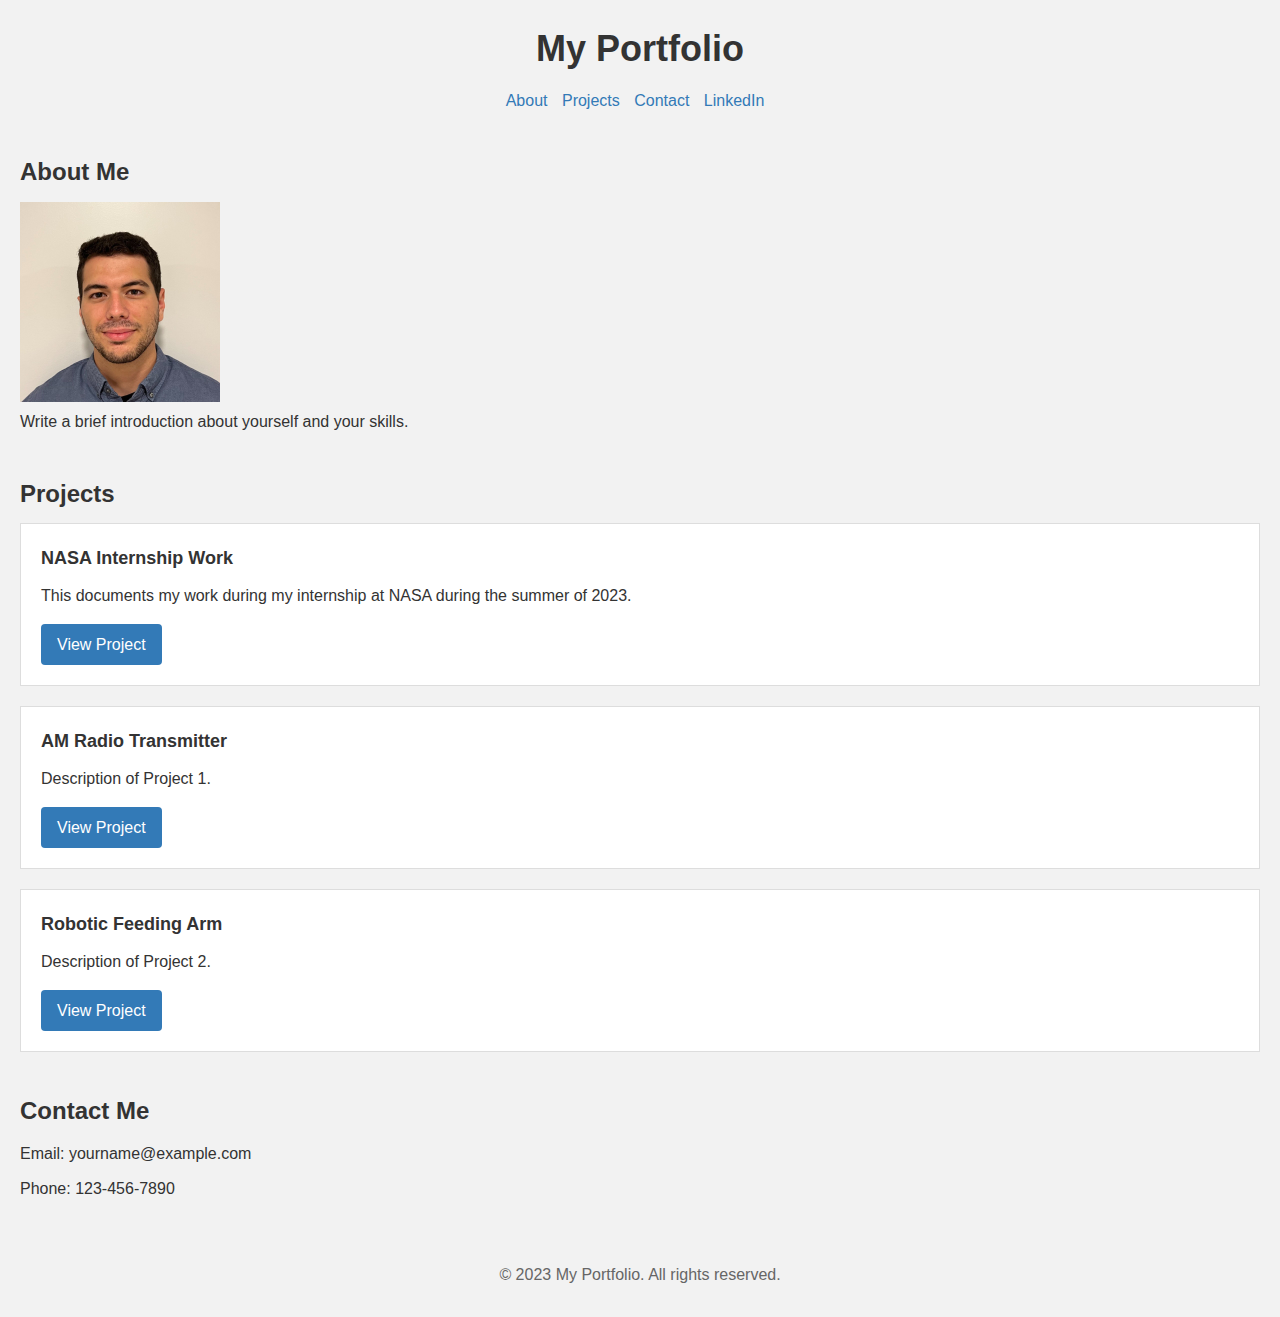
==== index.html @ 85aedbbc "progress update" ====
<!DOCTYPE html>
<html lang="en">
<head>
  <meta charset="UTF-8">
  <meta name="viewport" content="width=device-width, initial-scale=1.0">
  <title>My Portfolio</title>
  <link rel="stylesheet" href="sheet.css"> <!-- Optional: Link your CSS file for styling -->
</head>
<body>
  <header>
    <h1>My Portfolio</h1>
    <!-- Add navigation links if desired -->
    <nav>
      <ul>
        <li><a href="#about">About</a></li>
        <li><a href="#projects">Projects</a></li>
        <li><a href="#contact">Contact</a></li>
        <li><a href="https://www.linkedin.com/in/thomas-r-2b915b229/">LinkedIn</a></li>
      </ul>
    </nav>
  </header>

  <main>
    <section id="about">
      <h2>About Me</h2>

      <picture>
        <img src="media\self_pic.jpg" alt="self picture" style="width:200;height:200px; "> 
      </picture>
      <p>Write a brief introduction about yourself and your skills.</p>


    </section>

    <section id="projects">
      <h2>Projects</h2>

      <div class="project">
        <h3>NASA Internship Work</h3>
        <p>This documents my work during my internship at NASA during the summer of 2023.</p>
        <a href="summer_2023_internship.html">View Project</a>
      </div>

      <div class="project">
        <h3>AM Radio Transmitter</h3>
        <p>Description of Project 1.</p>
        <a href="project1.html">View Project</a>
      </div>

      <div class="project">
        <h3>Robotic Feeding Arm</h3>
        <p>Description of Project 2.</p>
        <a href="project2.html">View Project</a>
      </div>
    </section>

    <section id="contact">
      <h2>Contact Me</h2>
      <p>Email: yourname@example.com</p>
      <p>Phone: 123-456-7890</p>
    </section>
  </main>

  <footer>
    <p>&copy; 2023 My Portfolio. All rights reserved.</p>
  </footer>
  <script src="script.js"></script>
</body>
</html>
---- sheet.css ----
/* Reset default browser styles */
* {
    margin: 0;
    padding: 0;
    box-sizing: border-box;
  }
  
  /* Global styles */
  body {
    font-family: Arial, sans-serif;
    line-height: 1.6;
    color: #333;
    background-color: #f2f2f2;
    padding: 20px;
  }
  
  h1, h2, h3 {
    color: #333;
  }
  
  a {
    color: #337ab7;
    text-decoration: none;
  }
  
  a:hover {
    text-decoration: underline;
  }
  
  header {
    text-align: center;
    padding-bottom: 20px;
  }
  
  nav ul {
    list-style: none;
  }
  
  nav ul li {
    display: inline;
    margin-right: 10px;
  }
  
  main {
    margin-top: 20px;
  }
  
  section {
    margin-bottom: 40px;
  }
  
  .project {
    margin-bottom: 20px;
  }
  
  footer {
    text-align: center;
    color: #666;
    padding-top: 20px;
  }
  
  /* Engineering-specific styles */
  h1 {
    font-size: 36px;
    margin-bottom: 10px;
  }
  
  h2 {
    font-size: 24px;
    margin-bottom: 10px;
  }
  
  h3 {
    font-size: 20px;
    margin-bottom: 10px;
  }
  
  p {
    margin-bottom: 10px;
  }
  
  .project {
    border: 1px solid #ddd;
    padding: 20px;
    background-color: #fff;
  }
  
  .project h3 {
    font-size: 18px;
    margin-bottom: 10px;
  }
  
  .project p {
    margin-bottom: 15px;
  }
  
  .project a {
    display: inline-block;
    padding: 8px 16px;
    background-color: #337ab7;
    color: #fff;
    border-radius: 4px;
    transition: background-color 0.3s ease;
  }
  
  .project a:hover {
    background-color: #23527c;
  }
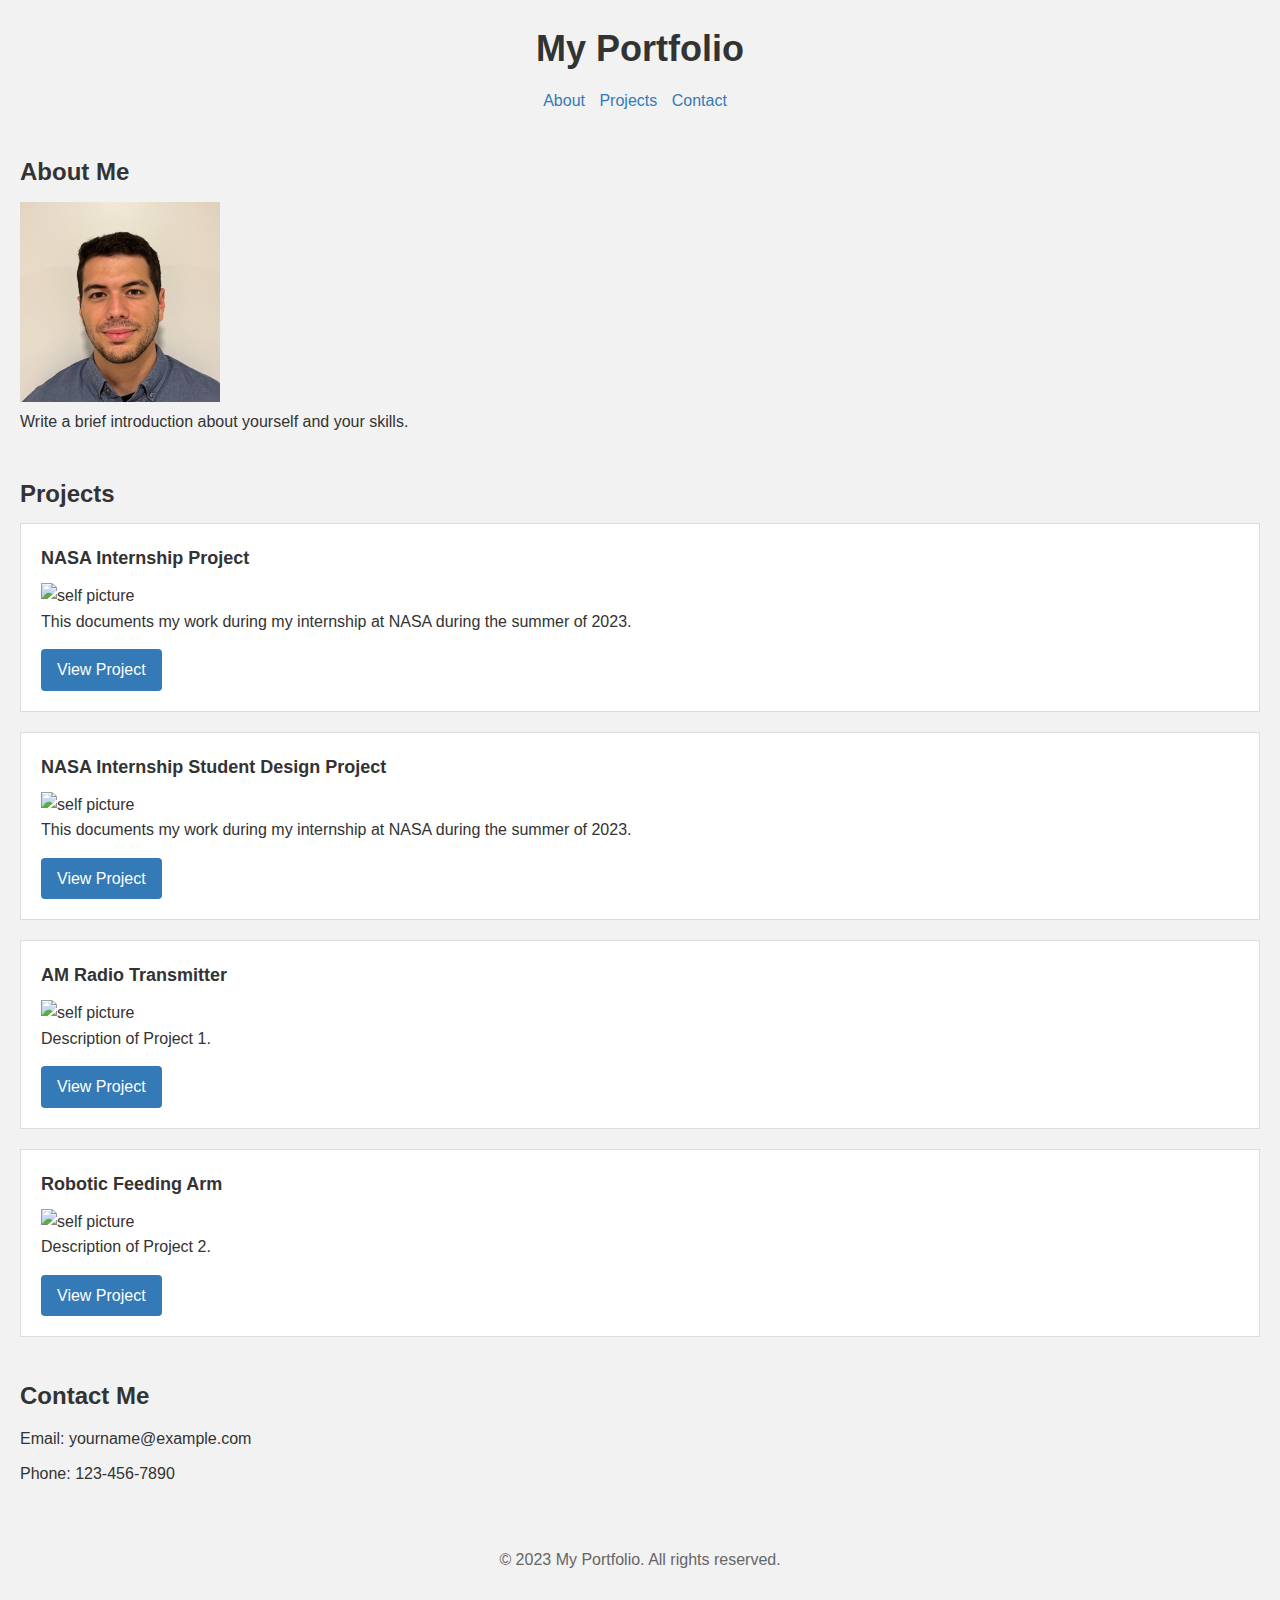
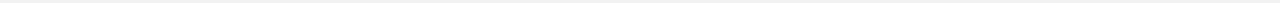
==== commit 4c4465d0: "am radio and robot arm initial images" ====
--- a/index.html
+++ b/index.html
@@ -3,8 +3,9 @@
 <head>
   <meta charset="UTF-8">
   <meta name="viewport" content="width=device-width, initial-scale=1.0">
-  <title>My Portfolio</title>
+  <title>Thomas Rasa</title>
   <link rel="stylesheet" href="sheet.css"> <!-- Optional: Link your CSS file for styling -->
+  <script src="https://platform.linkedin.com/badges/js/profile.js" async defer type="text/javascript"></script>
 </head>
 <body>
   <header>
@@ -15,7 +16,8 @@
         <li><a href="#about">About</a></li>
         <li><a href="#projects">Projects</a></li>
         <li><a href="#contact">Contact</a></li>
-        <li><a href="https://www.linkedin.com/in/thomas-r-2b915b229/">LinkedIn</a></li>
+        <div class="badge-base LI-profile-badge" data-locale="en_US" data-size="medium" data-theme="light" data-type="VERTICAL" data-vanity="thomas-r-2b915b229" data-version="v1"><a class="badge-base__link LI-simple-link" href="https://www.linkedin.com/in/thomas-r-2b915b229?trk=profile-badge"></a></div>
+        <!-- <a href="https://www.linkedin.com/in/thomas-r-2b915b229/">LinkedIn</a> -->
       </ul>
     </nav>
   </header>
@@ -34,23 +36,33 @@
 
     <section id="projects">
       <h2>Projects</h2>
+      
+      <div class="project">
+        <h3>NASA Internship Project</h3>
+        <img src="media\nasa_display.png" alt="self picture" style="width:200;height:200px; display: inline;">
+        <p>This documents my work during my internship at NASA during the summer of 2023.</p>
+        <a href="summer_2023_internship.html">View Project</a>
+      </div>
 
       <div class="project">
-        <h3>NASA Internship Work</h3>
+        <h3>NASA Internship Student Design Project</h3>
+        <img src="media\sd_power_schematic.jpg" alt="self picture" style="width:15rem;height:15rem; display: inline;">
         <p>This documents my work during my internship at NASA during the summer of 2023.</p>
         <a href="summer_2023_internship.html">View Project</a>
       </div>
 
       <div class="project">
         <h3>AM Radio Transmitter</h3>
+        <img src="media\am_transmitter_3d.jpg" alt="self picture" style="width:200;height:200px; display: inline;">
         <p>Description of Project 1.</p>
-        <a href="project1.html">View Project</a>
+        <a href="am_transmitter_project.html">View Project</a>
       </div>
 
       <div class="project">
         <h3>Robotic Feeding Arm</h3>
+        <img src="media\spoon_arm_pcb.jpg" alt="self picture" style="width:200;height:200px; display: inline;">
         <p>Description of Project 2.</p>
-        <a href="project2.html">View Project</a>
+        <a href="robotic_feeding_arm.html">View Project</a>
       </div>
     </section>
 
--- a/sheet.css
+++ b/sheet.css
@@ -106,4 +106,5 @@
   .project a:hover {
     background-color: #23527c;
   }
-  +  
+  /* .badge-base LI-profile-badge */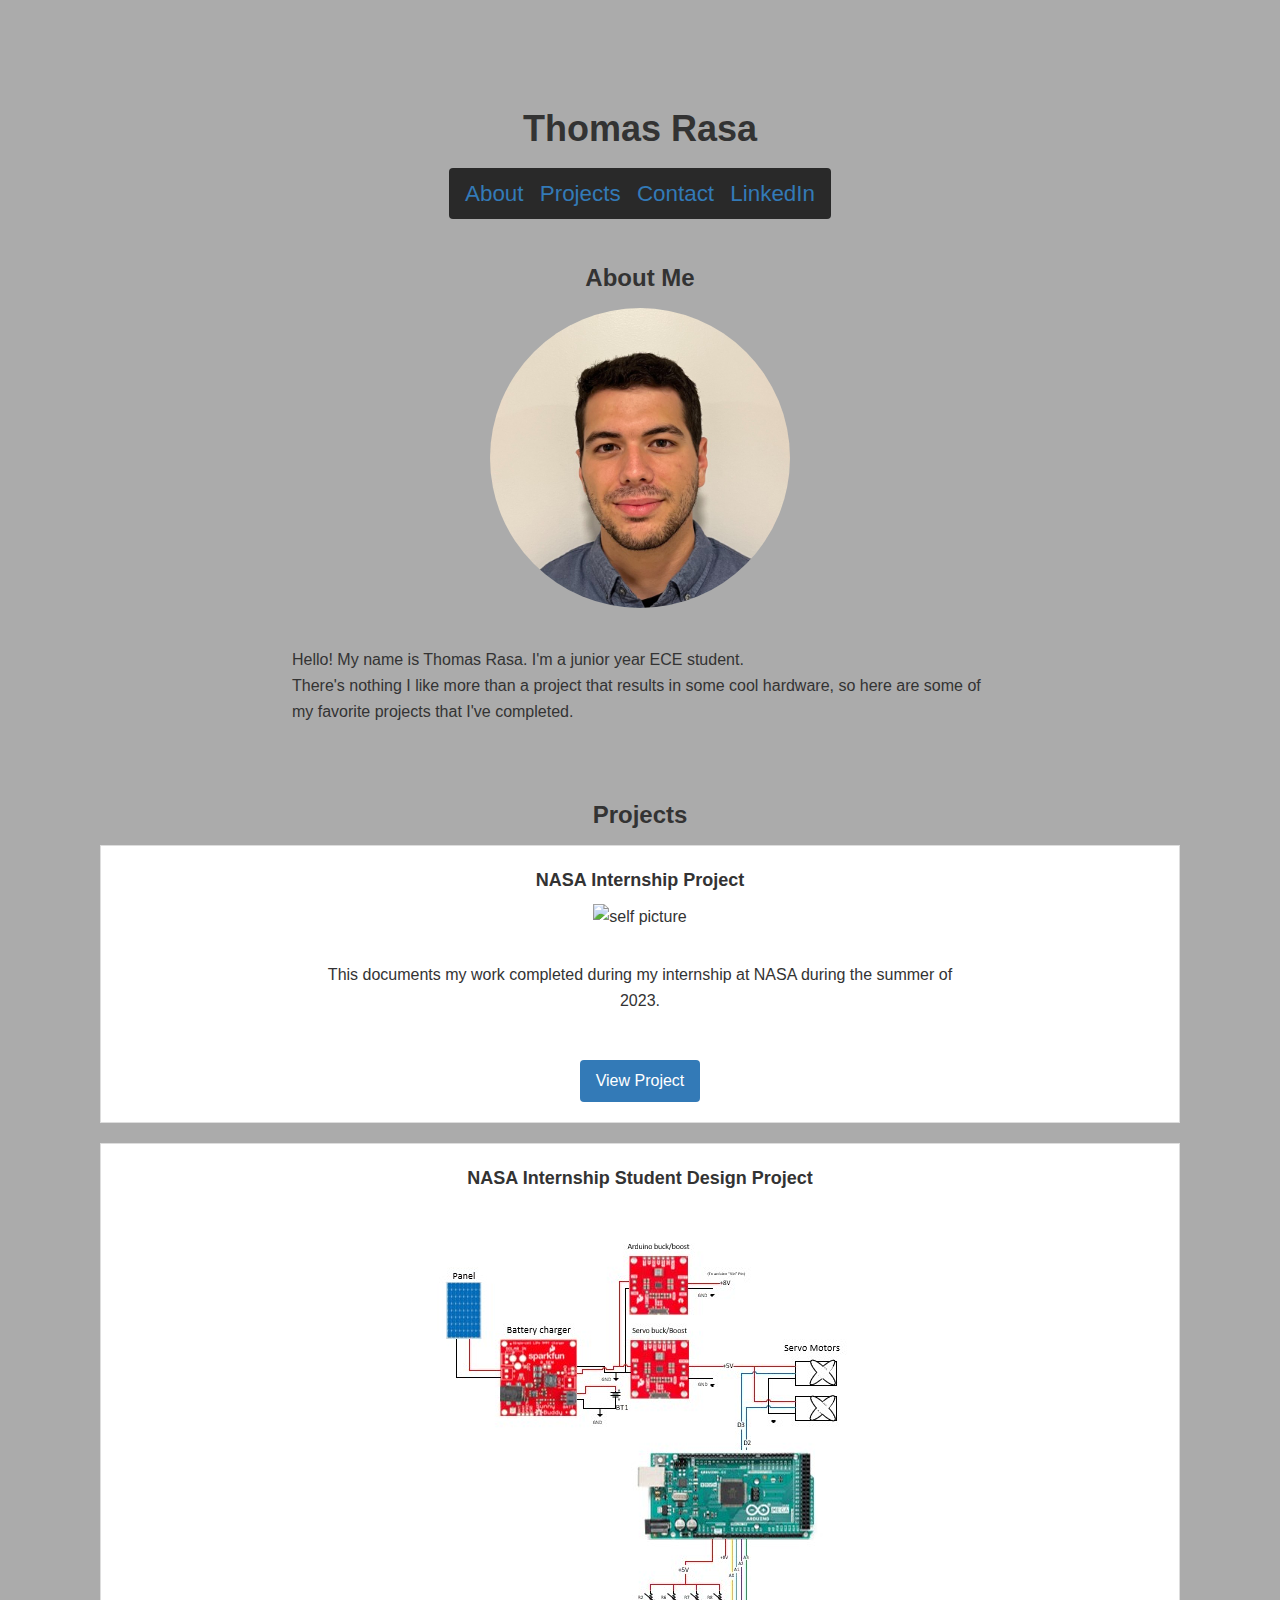
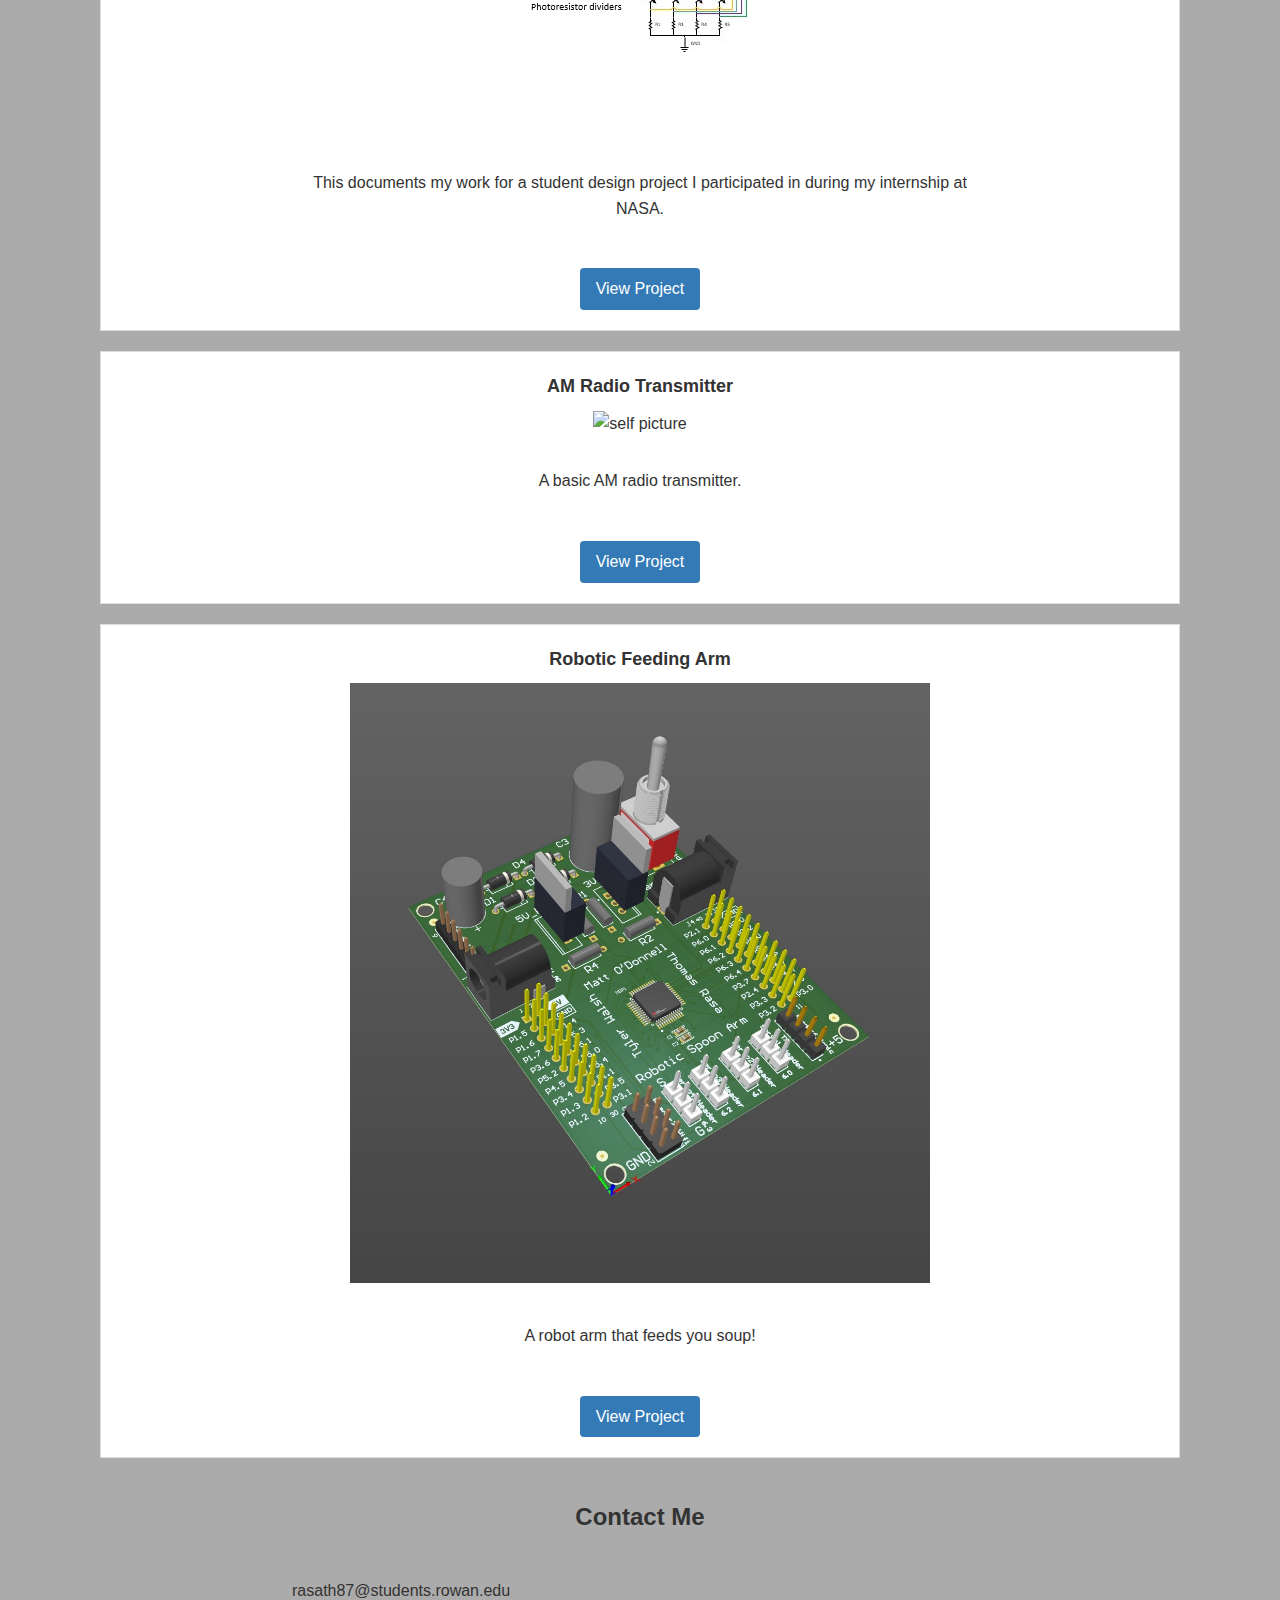
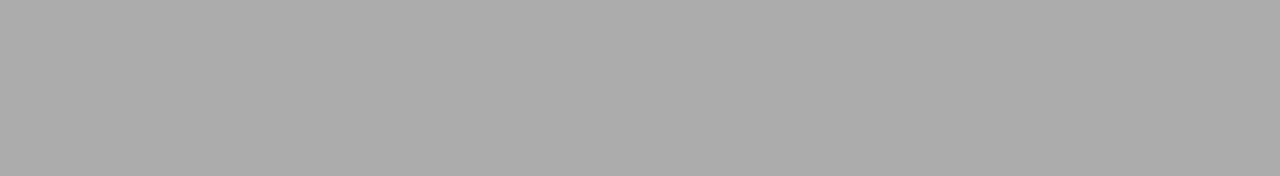
==== commit bb982259: "main nasa project upload" ====
--- a/index.html
+++ b/index.html
@@ -3,79 +3,81 @@
 <head>
   <meta charset="UTF-8">
   <meta name="viewport" content="width=device-width, initial-scale=1.0">
-  <title>Thomas Rasa</title>
-  <link rel="stylesheet" href="sheet.css"> <!-- Optional: Link your CSS file for styling -->
+  <title>Thomas Rasa's Portfolio</title>
+  <link rel="stylesheet" href="sheet.css"> <!-- CSS file for styling -->
   <script src="https://platform.linkedin.com/badges/js/profile.js" async defer type="text/javascript"></script>
 </head>
 <body>
   <header>
-    <h1>My Portfolio</h1>
-    <!-- Add navigation links if desired -->
+    <h1>Thomas Rasa</h1>
+    <!-- Navigation links -->
     <nav>
       <ul>
         <li><a href="#about">About</a></li>
         <li><a href="#projects">Projects</a></li>
         <li><a href="#contact">Contact</a></li>
-        <div class="badge-base LI-profile-badge" data-locale="en_US" data-size="medium" data-theme="light" data-type="VERTICAL" data-vanity="thomas-r-2b915b229" data-version="v1"><a class="badge-base__link LI-simple-link" href="https://www.linkedin.com/in/thomas-r-2b915b229?trk=profile-badge"></a></div>
-        <!-- <a href="https://www.linkedin.com/in/thomas-r-2b915b229/">LinkedIn</a> -->
-      </ul>
+        <a href="https://www.linkedin.com/in/thomas-r-2b915b229/">LinkedIn</a>
+      </ul> 
     </nav>
   </header>
-
+  
   <main>
     <section id="about">
       <h2>About Me</h2>
-
+      
       <picture>
-        <img src="media\self_pic.jpg" alt="self picture" style="width:200;height:200px; "> 
+        <img src="media\self_pic.jpg" alt="self picture" style="width:300;height:300px; border-radius: 50%; "> 
       </picture>
-      <p>Write a brief introduction about yourself and your skills.</p>
+      <!-- <div class="badge-base LI-profile-badge" data-locale="en_US" data-size="medium" data-theme="light" data-type="VERTICAL" data-vanity="thomas-r-2b915b229" data-version="v1"><a class="badge-base__link LI-simple-link" href="https://www.linkedin.com/in/thomas-r-2b915b229?trk=profile-badge"></a></div> -->
+      <p>Hello! My name is Thomas Rasa. I'm a junior year ECE student. <br> 
+        There's nothing I like more than a project that results in some cool hardware,
+          so here are some of my favorite projects that I've completed. <br>
+      </p>
 
 
     </section>
 
-    <section id="projects">
+    <section id="projects" >
       <h2>Projects</h2>
       
       <div class="project">
         <h3>NASA Internship Project</h3>
-        <img src="media\nasa_display.png" alt="self picture" style="width:200;height:200px; display: inline;">
-        <p>This documents my work during my internship at NASA during the summer of 2023.</p>
+        <img src="media\nasa_display.png" alt="self picture" style="width:600;height:600px; display: inline;">
+        <p style="text-align: center;">This documents my work completed during my internship at NASA during the summer of 2023.</p>
         <a href="summer_2023_internship.html">View Project</a>
       </div>
 
       <div class="project">
         <h3>NASA Internship Student Design Project</h3>
-        <img src="media\sd_power_schematic.jpg" alt="self picture" style="width:15rem;height:15rem; display: inline;">
-        <p>This documents my work during my internship at NASA during the summer of 2023.</p>
+        <img src="media\sd_power_schematic.jpg" alt="self picture" style="width:800;height:800; display: inline;">
+        <p style="text-align: center;">This documents my work for a student design project I participated in during my internship at NASA.</p>
         <a href="summer_2023_internship.html">View Project</a>
       </div>
 
       <div class="project">
         <h3>AM Radio Transmitter</h3>
-        <img src="media\am_transmitter_3d.jpg" alt="self picture" style="width:200;height:200px; display: inline;">
-        <p>Description of Project 1.</p>
+        <img src="media\am_transmitter_3d.jpg" alt="self picture" style="width:600;height:600px; display: inline;">
+        <p style="text-align: center;">A basic AM radio transmitter.</p>
         <a href="am_transmitter_project.html">View Project</a>
       </div>
 
       <div class="project">
         <h3>Robotic Feeding Arm</h3>
-        <img src="media\spoon_arm_pcb.jpg" alt="self picture" style="width:200;height:200px; display: inline;">
-        <p>Description of Project 2.</p>
+        <img src="media\spoon_arm_pcb.jpg" alt="self picture" style="width:600;height:600px; display: inline;">
+        <p style="text-align: center;">A robot arm that feeds you soup!</p>
         <a href="robotic_feeding_arm.html">View Project</a>
       </div>
     </section>
 
     <section id="contact">
-      <h2>Contact Me</h2>
-      <p>Email: yourname@example.com</p>
-      <p>Phone: 123-456-7890</p>
+      <h2>Contact Me</h2> 
+      <p>rasath87@students.rowan.edu</p>
     </section>
   </main>
 
-  <footer>
+  <!-- <footer>
     <p>&copy; 2023 My Portfolio. All rights reserved.</p>
-  </footer>
+  </footer> -->
   <script src="script.js"></script>
 </body>
 </html>
--- a/sheet.css
+++ b/sheet.css
@@ -7,11 +7,12 @@
   
   /* Global styles */
   body {
+    text-align: center;
     font-family: Arial, sans-serif;
     line-height: 1.6;
     color: #333;
-    background-color: #f2f2f2;
-    padding: 20px;
+    background-color: #ababab;
+    padding: 100px;
   }
   
   h1, h2, h3 {
@@ -33,7 +34,15 @@
   }
   
   nav ul {
+    font-size: 1.4rem;
     list-style: none;
+    display: inline-block;
+    padding: 8px 16px;
+    background-color: #292929;
+    border-radius: 4px;
+    transition: background-color 0.3s ease;
+    
+    
   }
   
   nav ul li {
@@ -59,7 +68,6 @@
     padding-top: 20px;
   }
   
-  /* Engineering-specific styles */
   h1 {
     font-size: 36px;
     margin-bottom: 10px;
@@ -76,7 +84,16 @@
   }
   
   p {
-    margin-bottom: 10px;
+
+    text-align: left;
+    /* margin-bottom: 10px; */
+    padding-top: 2rem;
+    padding-bottom: 2rem;
+
+
+    padding-left: 12rem;
+    padding-right: 12rem;
+
   }
   
   .project {
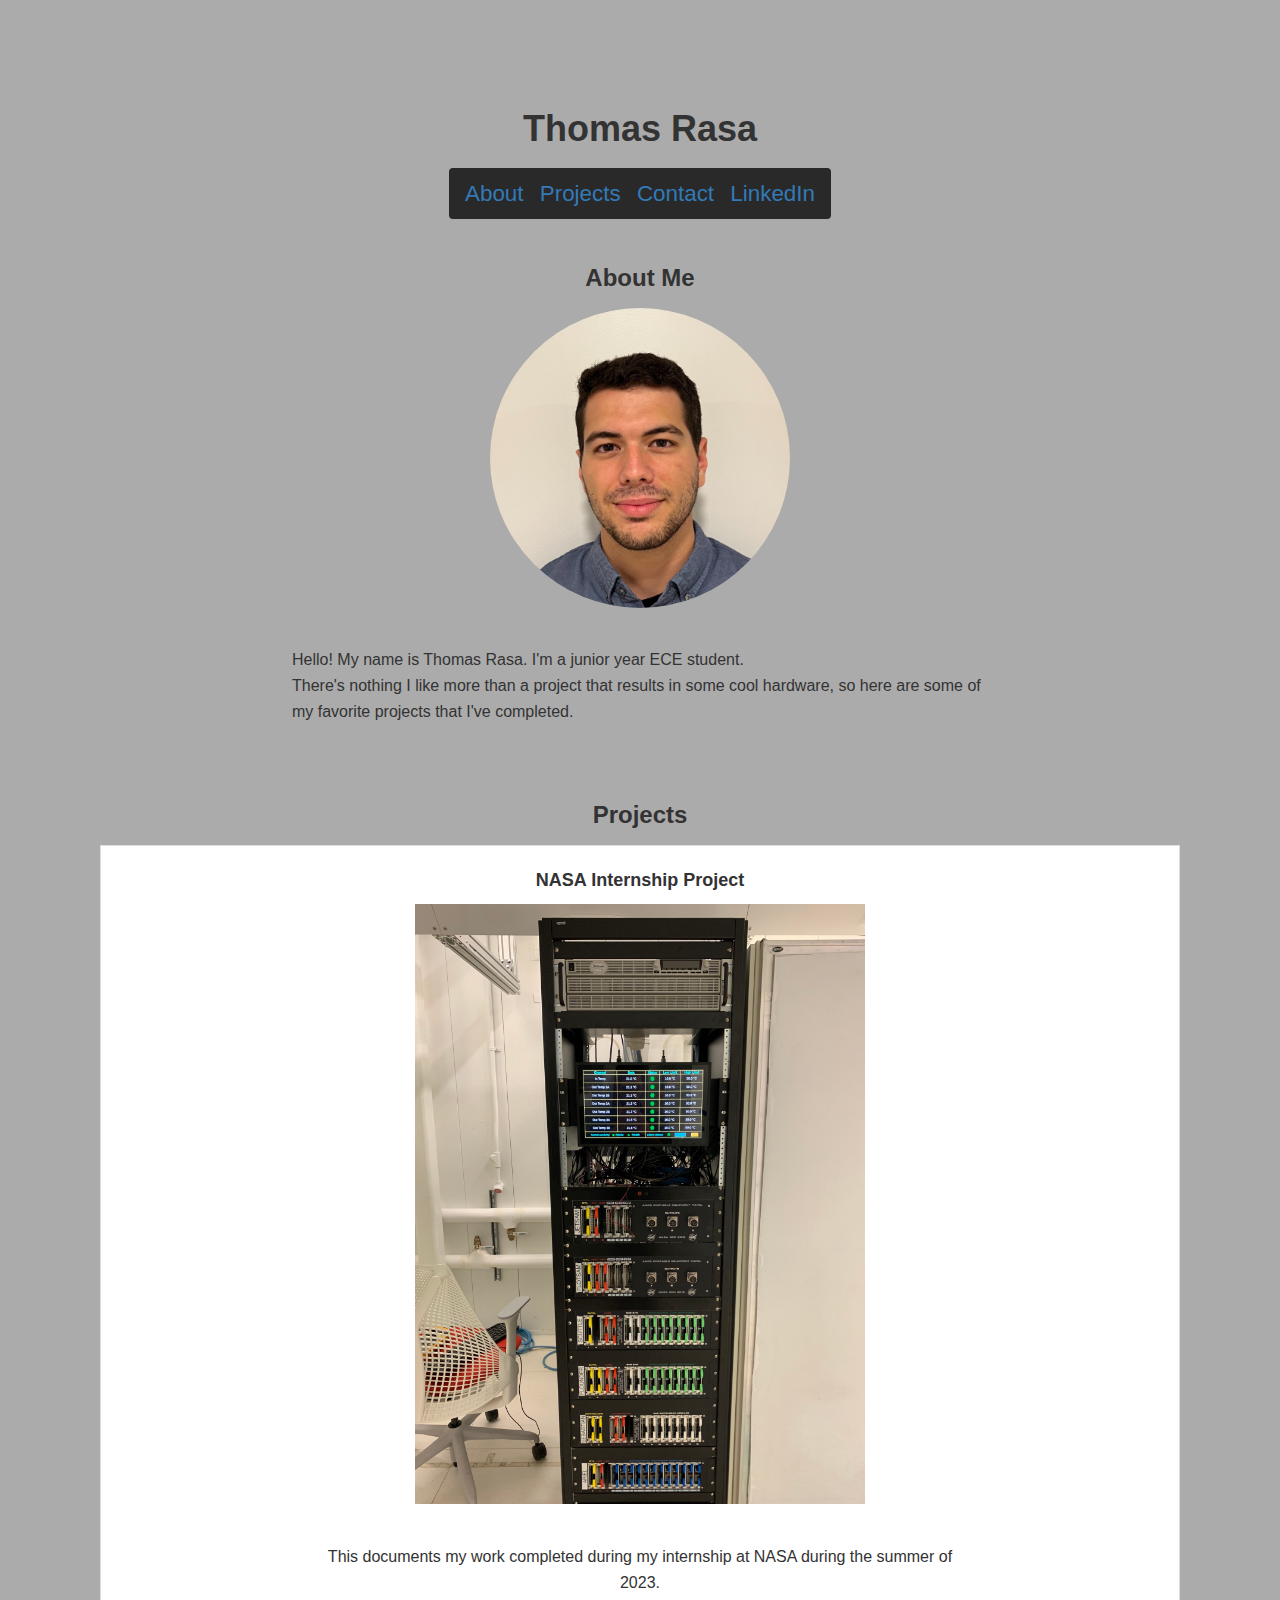
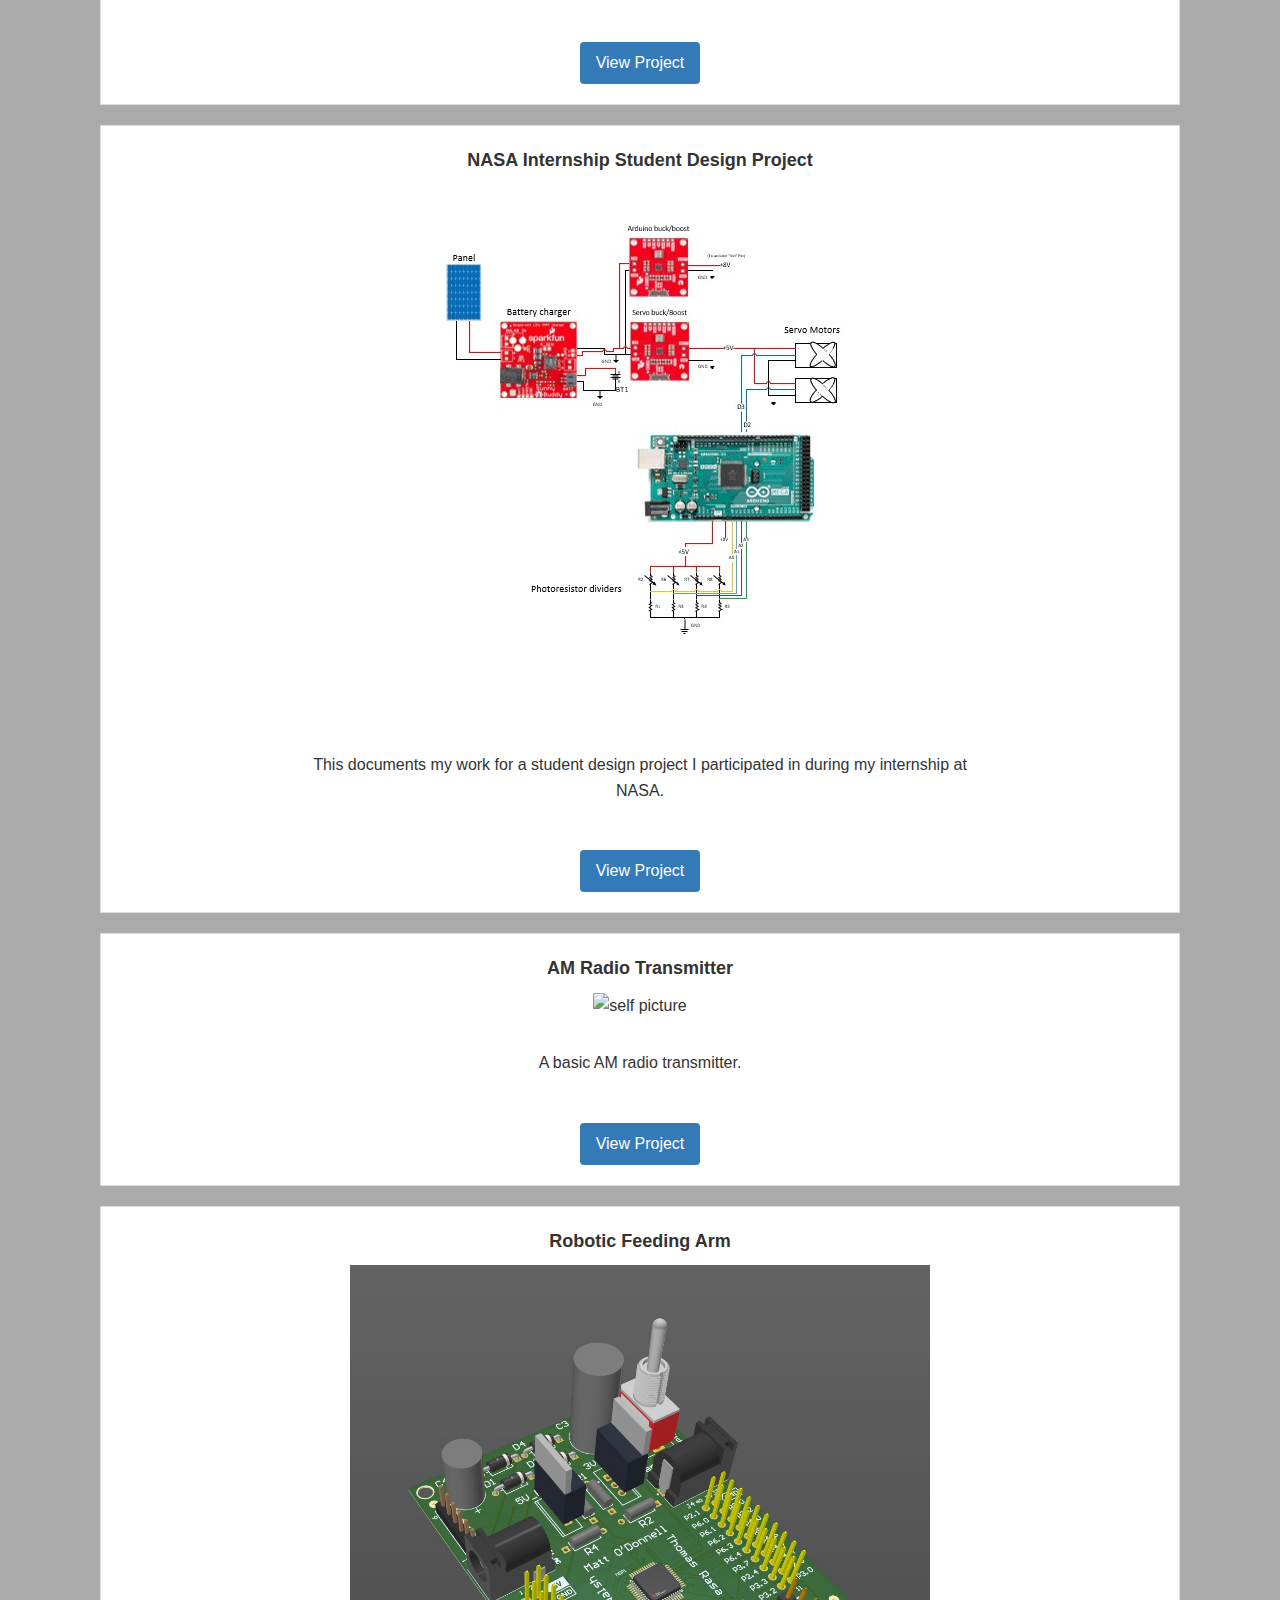
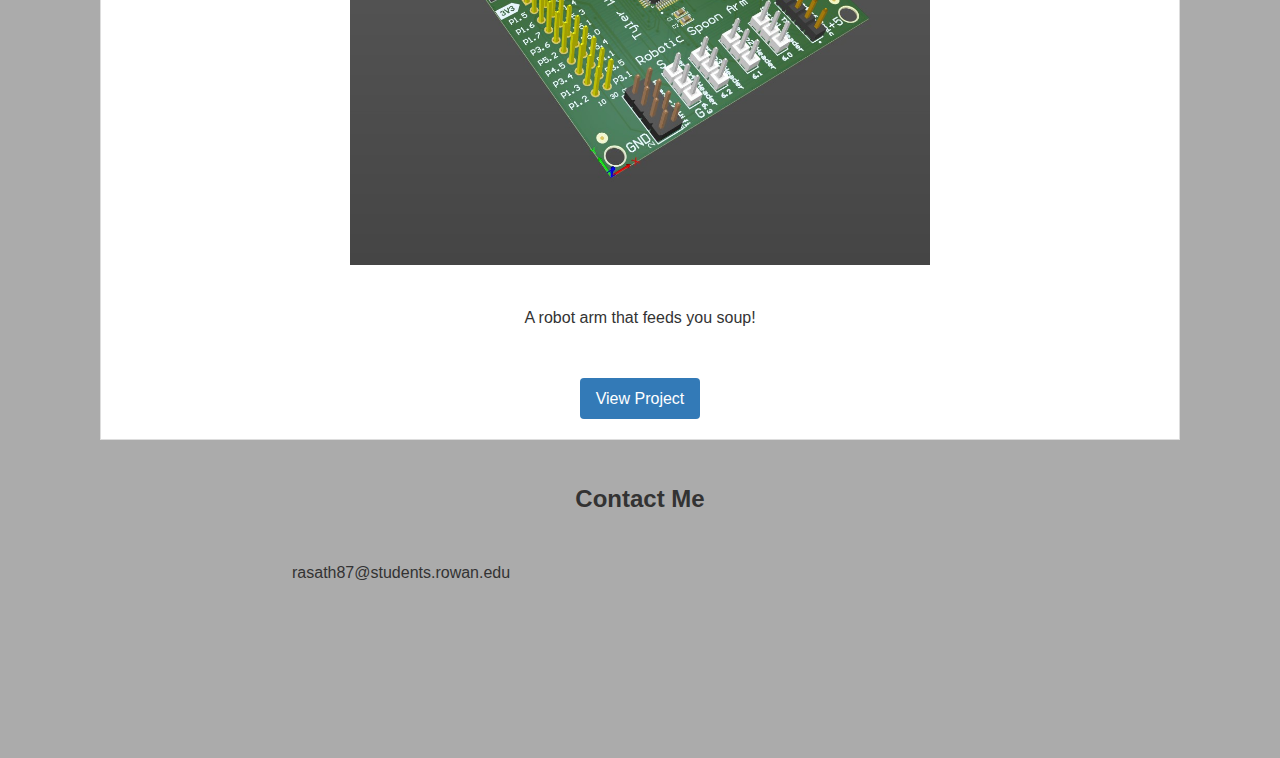
==== commit 9ca7f9dd: "Update index.html" ====
--- a/index.html
+++ b/index.html
@@ -42,7 +42,7 @@
       
       <div class="project">
         <h3>NASA Internship Project</h3>
-        <img src="media\nasa_display.png" alt="self picture" style="width:600;height:600px; display: inline;">
+        <img src="media\Nasa_display.png" alt="self picture" style="width:600;height:600px; display: inline;">
         <p style="text-align: center;">This documents my work completed during my internship at NASA during the summer of 2023.</p>
         <a href="summer_2023_internship.html">View Project</a>
       </div>
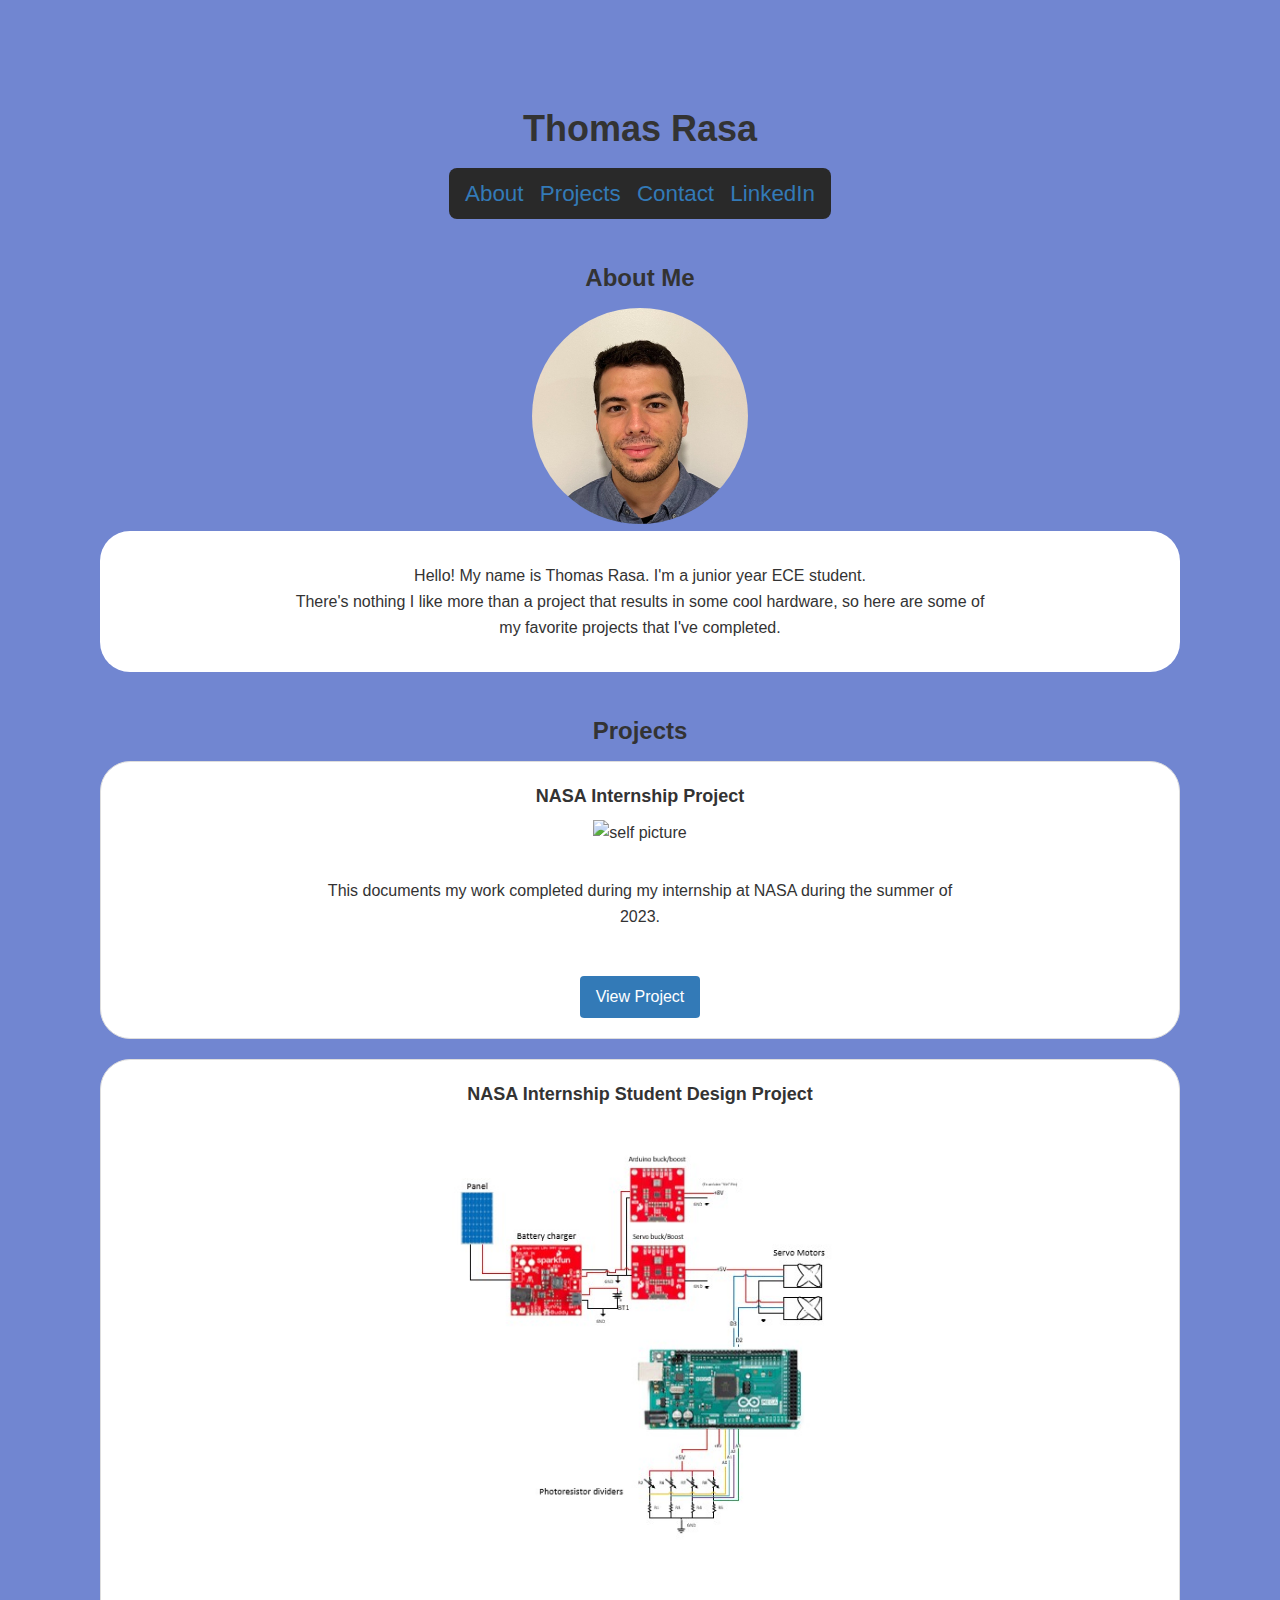
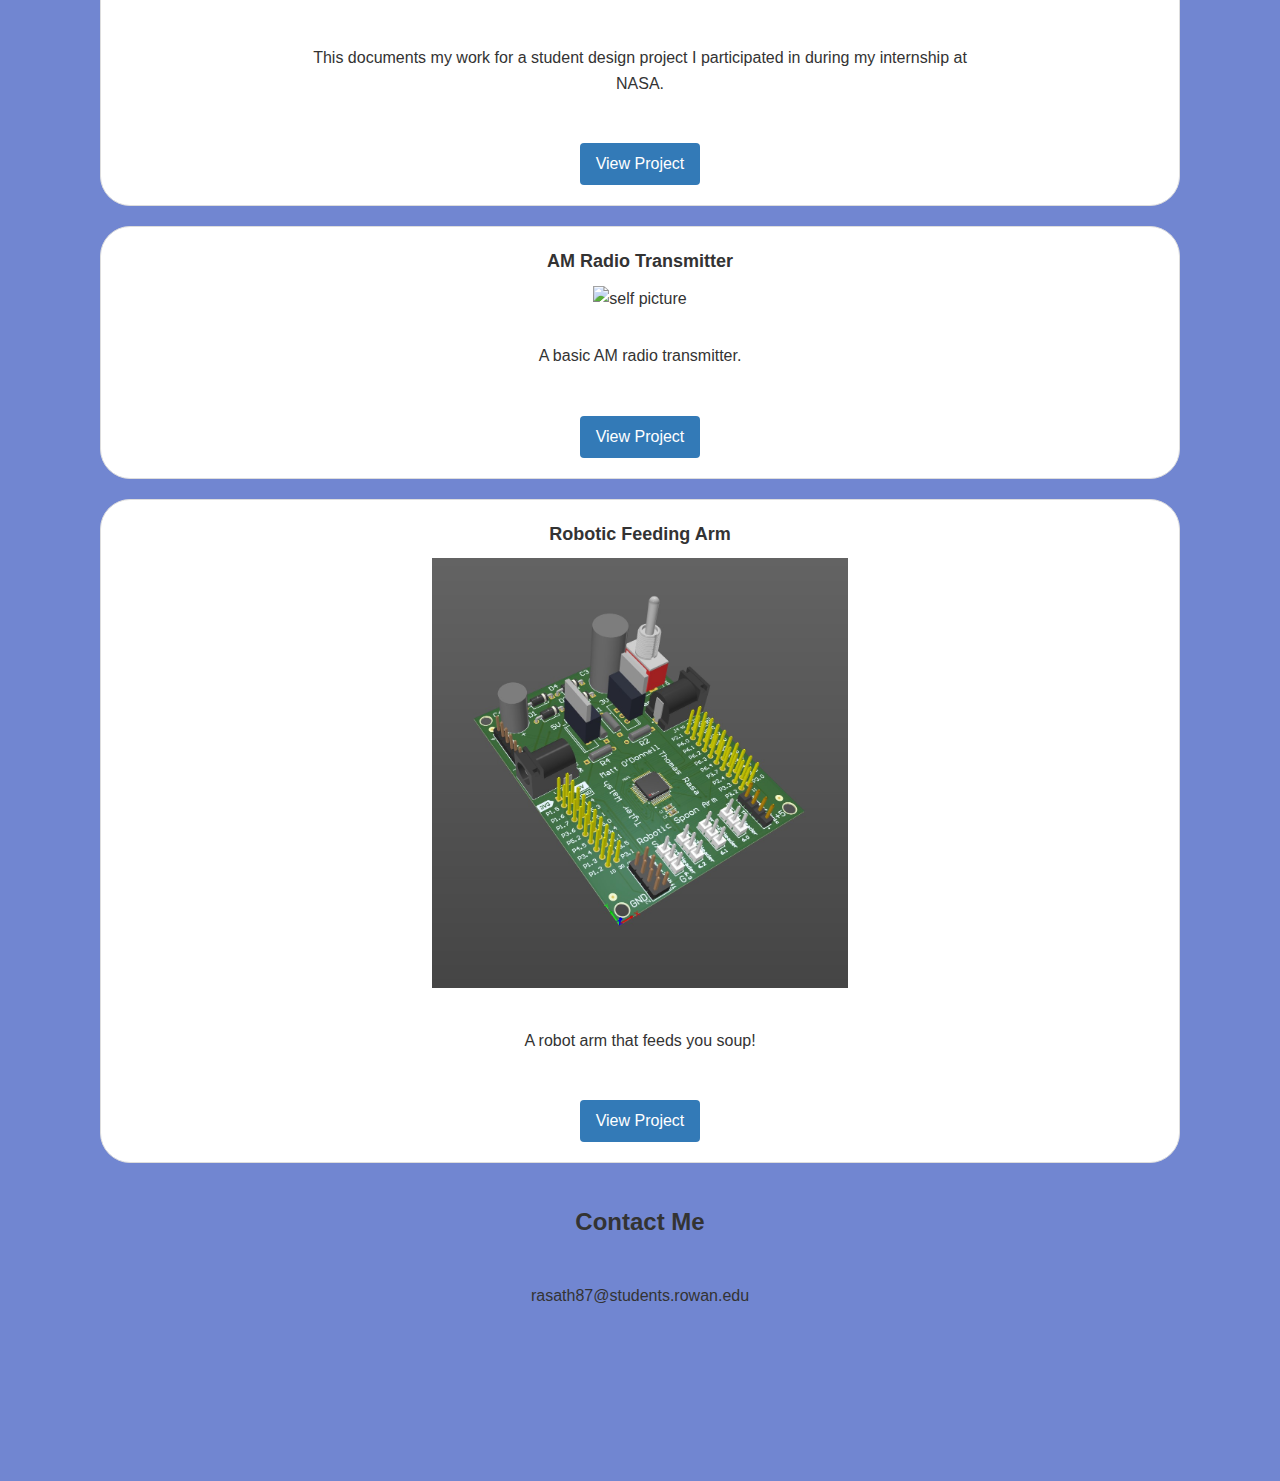
==== commit a718b088: "update" ====
--- a/index.html
+++ b/index.html
@@ -26,10 +26,10 @@
       <h2>About Me</h2>
       
       <picture>
-        <img src="media\self_pic.jpg" alt="self picture" style="width:300;height:300px; border-radius: 50%; "> 
+        <img src="media\self_pic.jpg" alt="self picture" style="width:20%;height:20%; border-radius: 50%; "> 
       </picture>
       <!-- <div class="badge-base LI-profile-badge" data-locale="en_US" data-size="medium" data-theme="light" data-type="VERTICAL" data-vanity="thomas-r-2b915b229" data-version="v1"><a class="badge-base__link LI-simple-link" href="https://www.linkedin.com/in/thomas-r-2b915b229?trk=profile-badge"></a></div> -->
-      <p>Hello! My name is Thomas Rasa. I'm a junior year ECE student. <br> 
+      <p style="text-align: center; background-color: white; border-radius: 30px;">Hello! My name is Thomas Rasa. I'm a junior year ECE student. <br> 
         There's nothing I like more than a project that results in some cool hardware,
           so here are some of my favorite projects that I've completed. <br>
       </p>
@@ -42,28 +42,28 @@
       
       <div class="project">
         <h3>NASA Internship Project</h3>
-        <img src="media\Nasa_display.png" alt="self picture" style="width:600;height:600px; display: inline;">
+        <img src="media\nasa_display.png" alt="self picture" style="width:30%;height:70%; display: inline;">
         <p style="text-align: center;">This documents my work completed during my internship at NASA during the summer of 2023.</p>
         <a href="summer_2023_internship.html">View Project</a>
       </div>
 
       <div class="project">
         <h3>NASA Internship Student Design Project</h3>
-        <img src="media\sd_power_schematic.jpg" alt="self picture" style="width:800;height:800; display: inline;">
+        <img src="media\sd_power_schematic.jpg" alt="self picture" style="width:40%;height:40%; display: inline;">
         <p style="text-align: center;">This documents my work for a student design project I participated in during my internship at NASA.</p>
-        <a href="summer_2023_internship.html">View Project</a>
+        <a href="summer_2023_internship_sd.html">View Project</a>
       </div>
 
       <div class="project">
         <h3>AM Radio Transmitter</h3>
-        <img src="media\am_transmitter_3d.jpg" alt="self picture" style="width:600;height:600px; display: inline;">
+        <img src="media\am_transmitter_3d.jpg" alt="self picture" style="width:30%;height:70%; display: inline;">
         <p style="text-align: center;">A basic AM radio transmitter.</p>
         <a href="am_transmitter_project.html">View Project</a>
       </div>
 
       <div class="project">
         <h3>Robotic Feeding Arm</h3>
-        <img src="media\spoon_arm_pcb.jpg" alt="self picture" style="width:600;height:600px; display: inline;">
+        <img src="media\spoon_arm_pcb.jpg" alt="self picture" style="width:40%;height:40%; display: inline;">
         <p style="text-align: center;">A robot arm that feeds you soup!</p>
         <a href="robotic_feeding_arm.html">View Project</a>
       </div>
@@ -71,7 +71,7 @@
 
     <section id="contact">
       <h2>Contact Me</h2> 
-      <p>rasath87@students.rowan.edu</p>
+      <p style="text-align: center;">rasath87@students.rowan.edu</p>
     </section>
   </main>
 
--- a/sheet.css
+++ b/sheet.css
@@ -11,7 +11,7 @@
     font-family: Arial, sans-serif;
     line-height: 1.6;
     color: #333;
-    background-color: #ababab;
+    background-color: #7186d1;
     padding: 100px;
   }
   
@@ -39,7 +39,7 @@
     display: inline-block;
     padding: 8px 16px;
     background-color: #292929;
-    border-radius: 4px;
+    border-radius: 8px;
     transition: background-color 0.3s ease;
     
     
@@ -72,6 +72,7 @@
     font-size: 36px;
     margin-bottom: 10px;
   }
+
   
   h2 {
     font-size: 24px;
@@ -100,7 +101,36 @@
     border: 1px solid #ddd;
     padding: 20px;
     background-color: #fff;
+    border-radius: 30px;
   }
+
+  #overview {
+    border: 1px solid #ddd;
+    padding: 20px;
+    background-color: #fff;
+    border-radius: 30px;
+  }
+
+  #motivation {
+    border: 1px solid #ddd;
+    padding: 20px;
+    background-color: #fff;
+    border-radius: 30px;
+  }
+  #design {
+    border: 1px solid #ddd;
+    padding: 20px;
+    background-color: #fff;
+    border-radius: 30px;
+  }
+
+  #results {
+    border: 1px solid #ddd;
+    padding: 20px;
+    background-color: #fff;
+    border-radius: 30px;
+  }
+
   
   .project h3 {
     font-size: 18px;
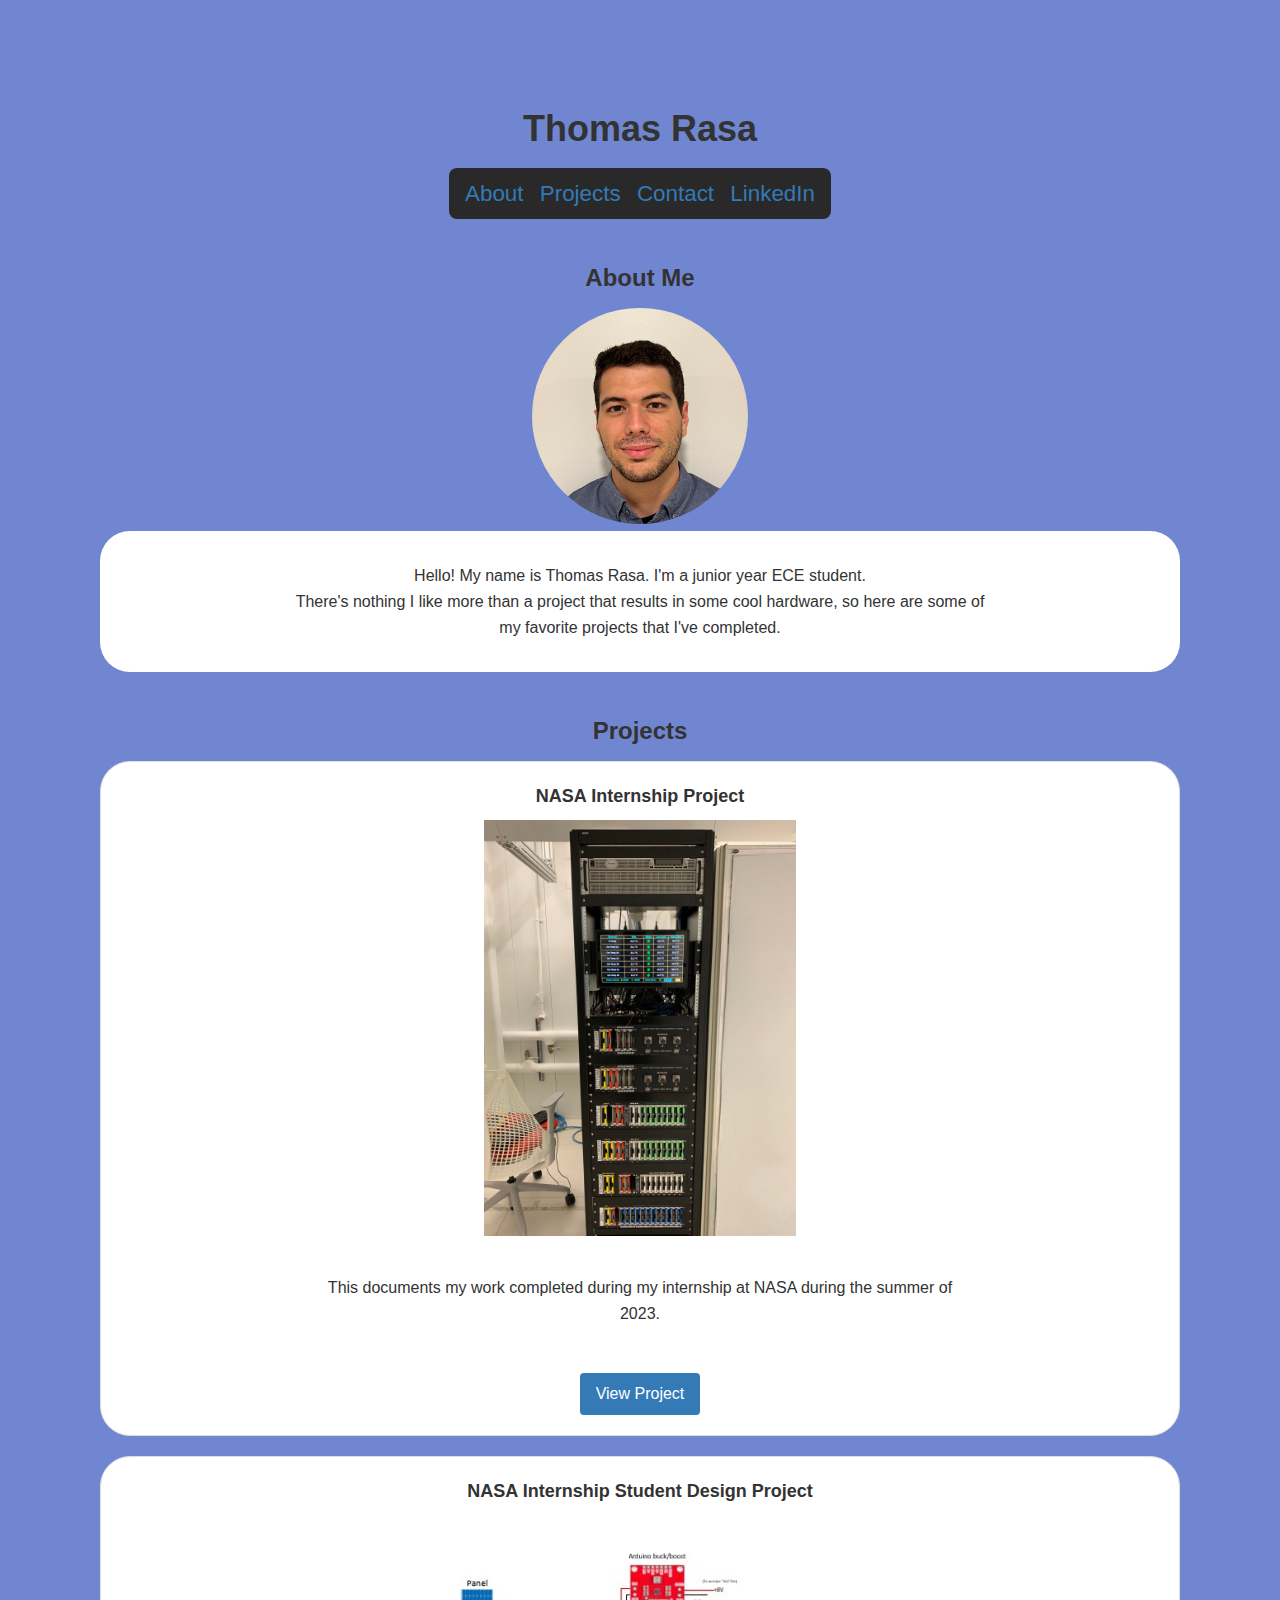
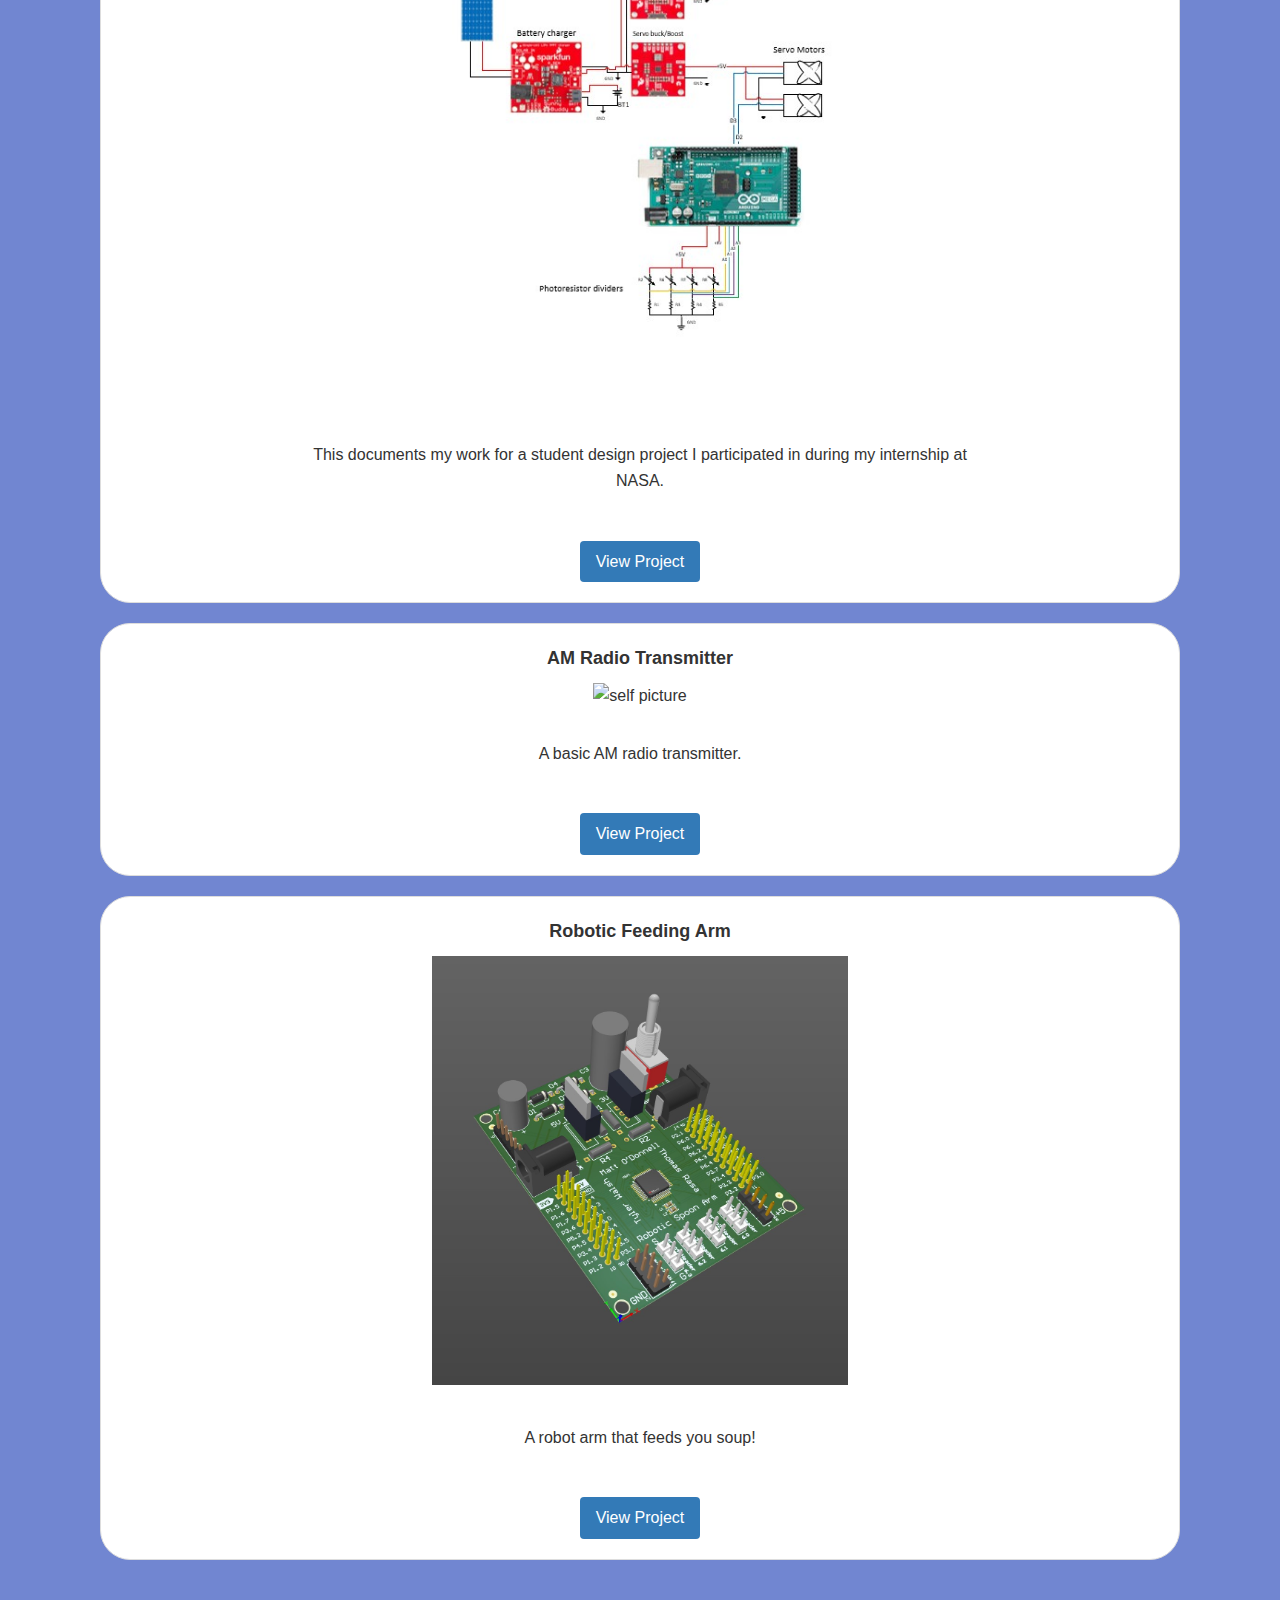
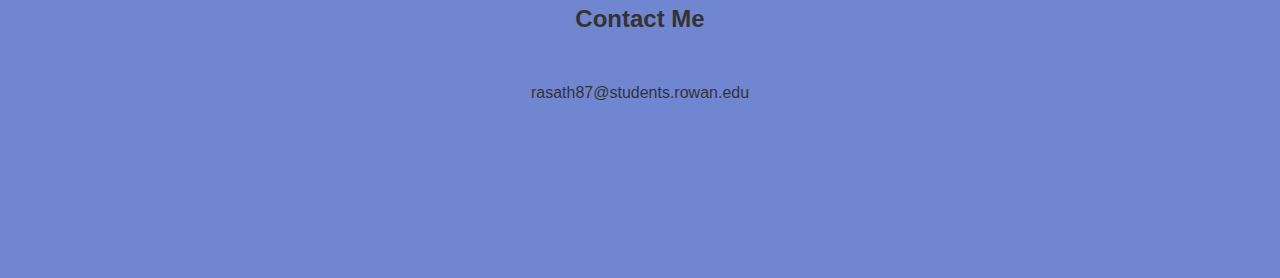
==== commit b88fe702: "Update index.html" ====
--- a/index.html
+++ b/index.html
@@ -42,7 +42,7 @@
       
       <div class="project">
         <h3>NASA Internship Project</h3>
-        <img src="media\nasa_display.png" alt="self picture" style="width:30%;height:70%; display: inline;">
+        <img src="media\Nasa_display.png" alt="self picture" style="width:30%;height:70%; display: inline;">
         <p style="text-align: center;">This documents my work completed during my internship at NASA during the summer of 2023.</p>
         <a href="summer_2023_internship.html">View Project</a>
       </div>
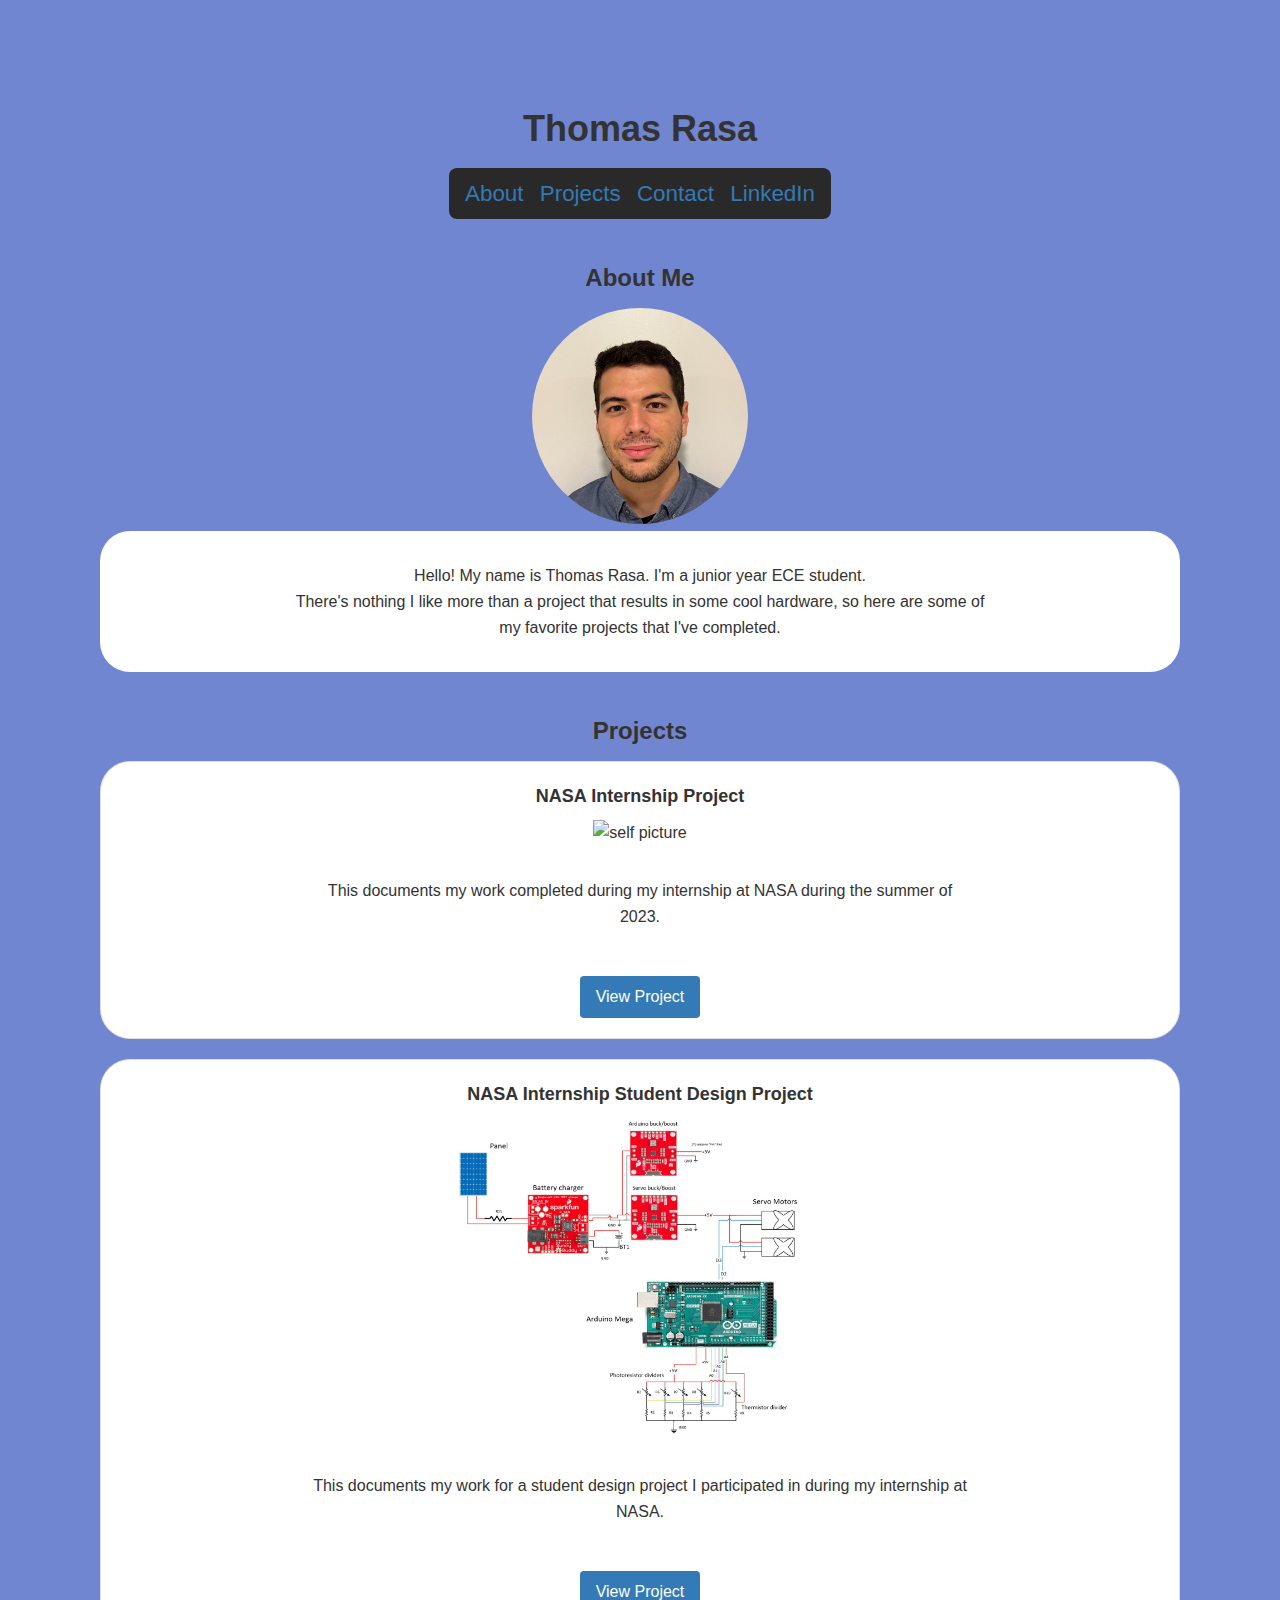
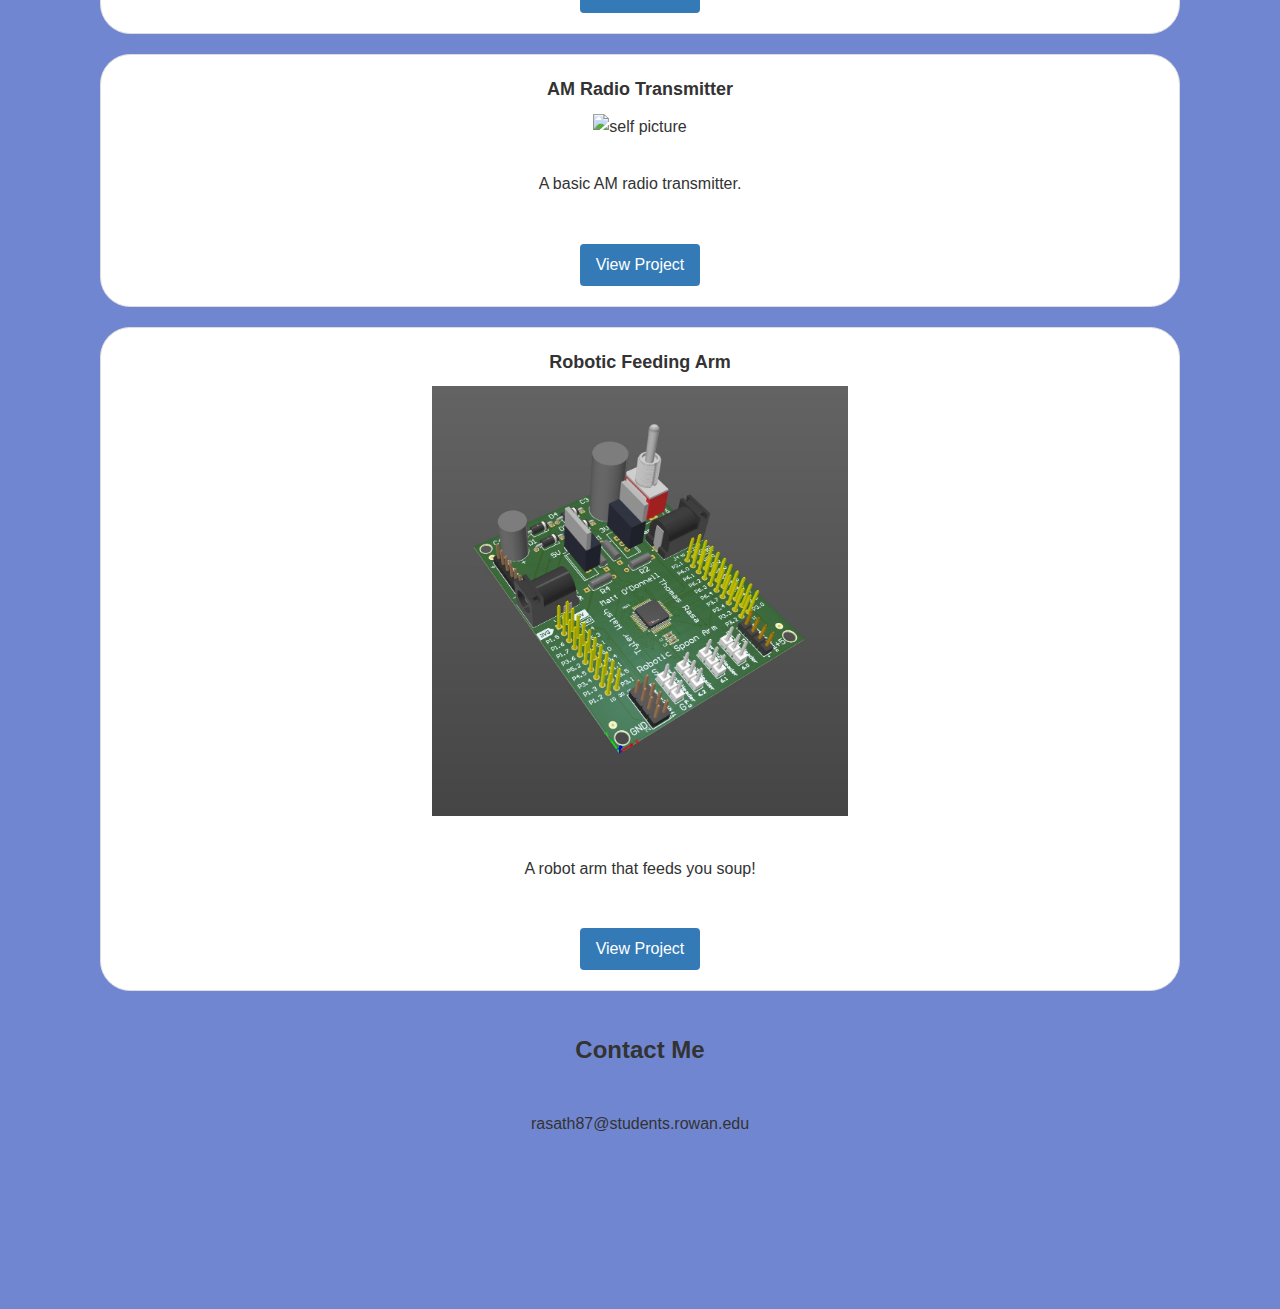
==== commit 88a71a55: "upload" ====
--- a/index.html
+++ b/index.html
@@ -42,7 +42,7 @@
       
       <div class="project">
         <h3>NASA Internship Project</h3>
-        <img src="media\Nasa_display.png" alt="self picture" style="width:30%;height:70%; display: inline;">
+        <img src="media\nasa_display.png" alt="self picture" style="width:30%;height:70%; display: inline;">
         <p style="text-align: center;">This documents my work completed during my internship at NASA during the summer of 2023.</p>
         <a href="summer_2023_internship.html">View Project</a>
       </div>
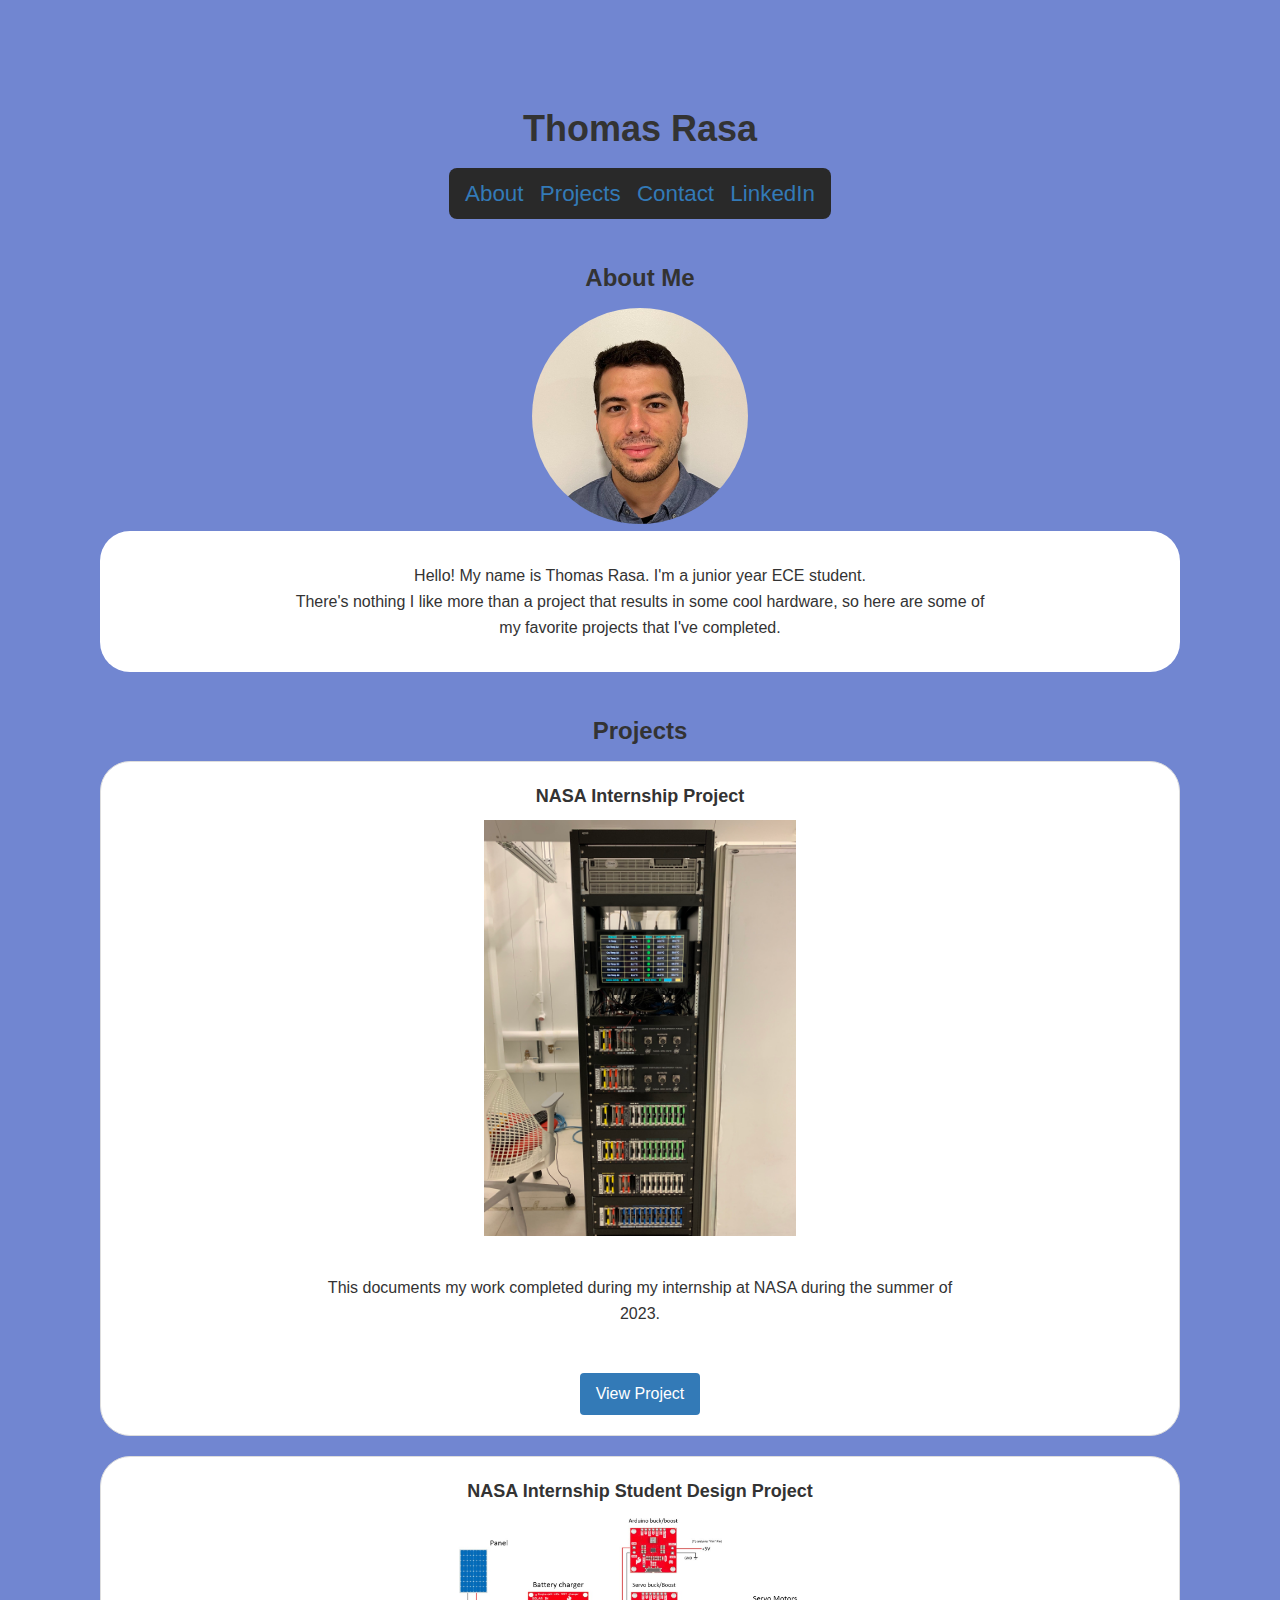
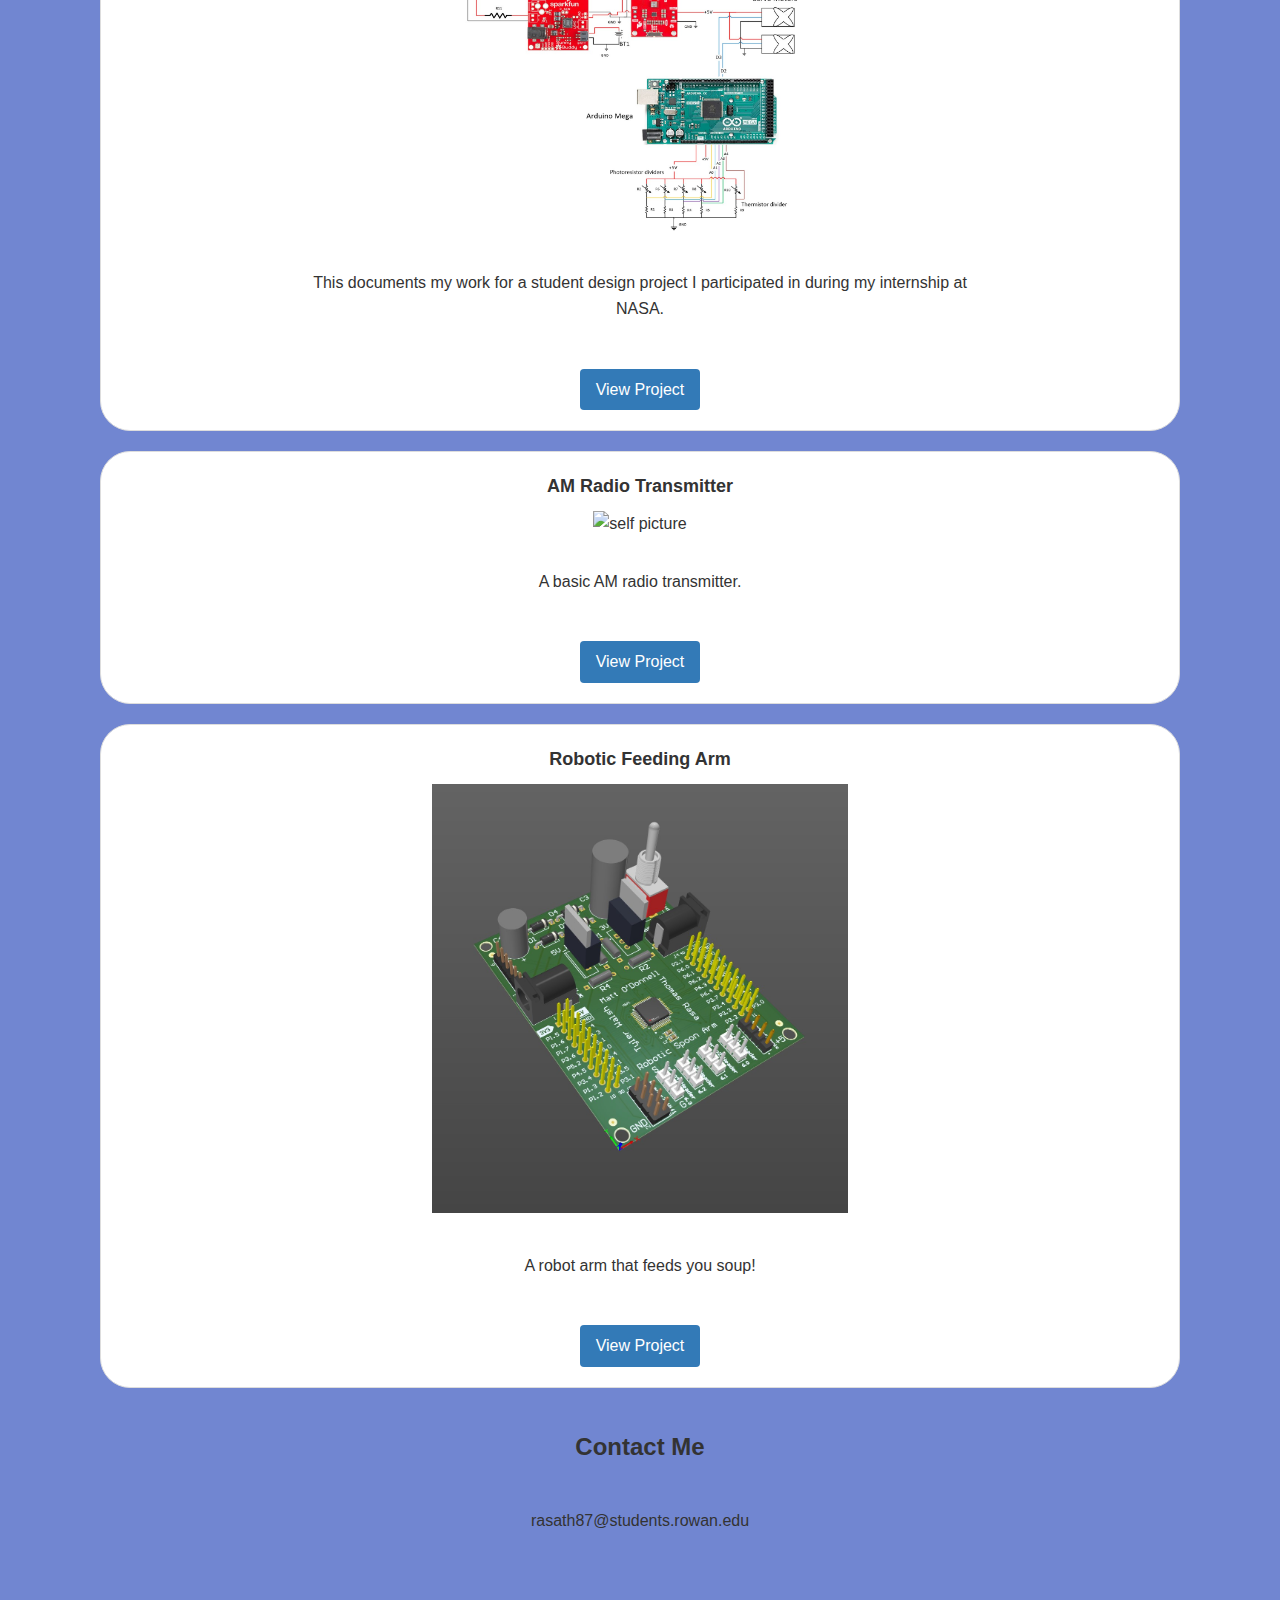
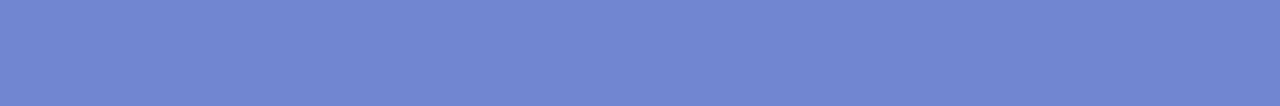
==== commit 697e7539: "Update index.html" ====
--- a/index.html
+++ b/index.html
@@ -42,7 +42,7 @@
       
       <div class="project">
         <h3>NASA Internship Project</h3>
-        <img src="media\nasa_display.png" alt="self picture" style="width:30%;height:70%; display: inline;">
+        <img src="media\Nasa_display.png" alt="self picture" style="width:30%;height:70%; display: inline;">
         <p style="text-align: center;">This documents my work completed during my internship at NASA during the summer of 2023.</p>
         <a href="summer_2023_internship.html">View Project</a>
       </div>
